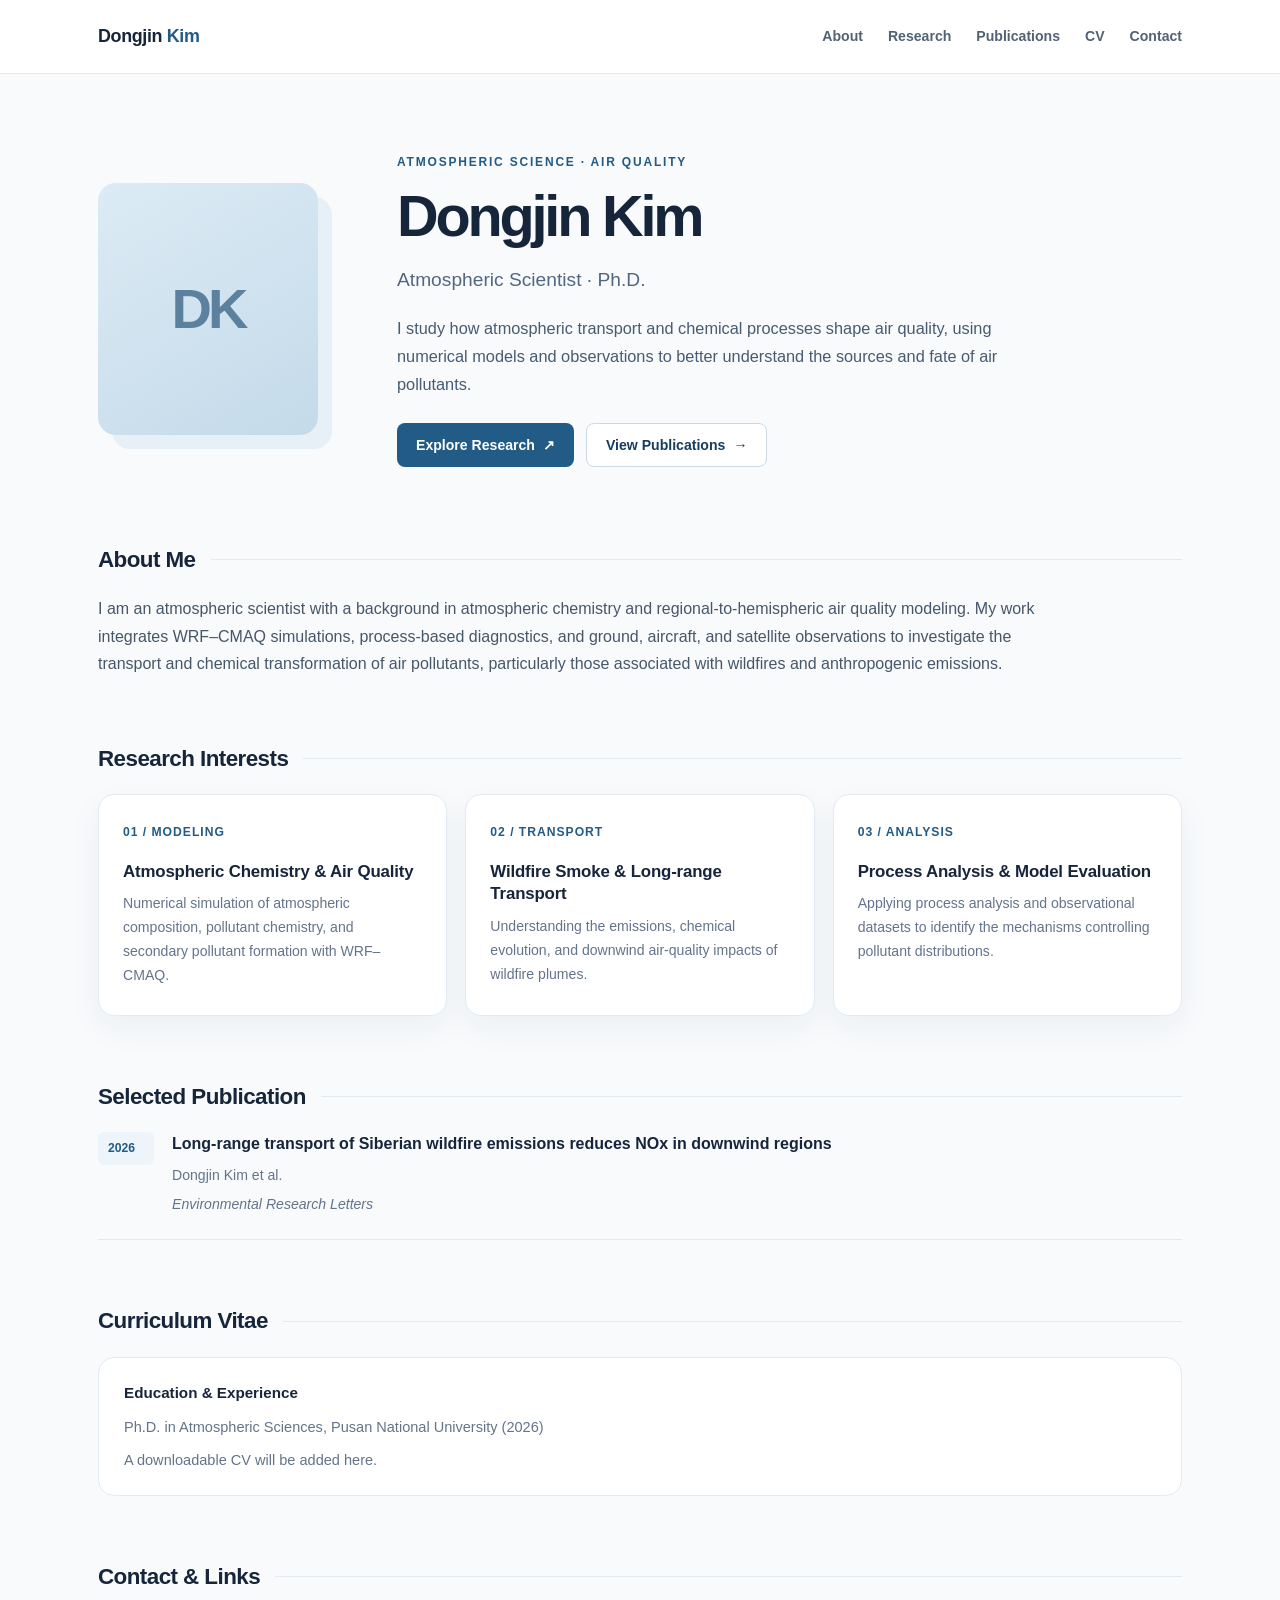
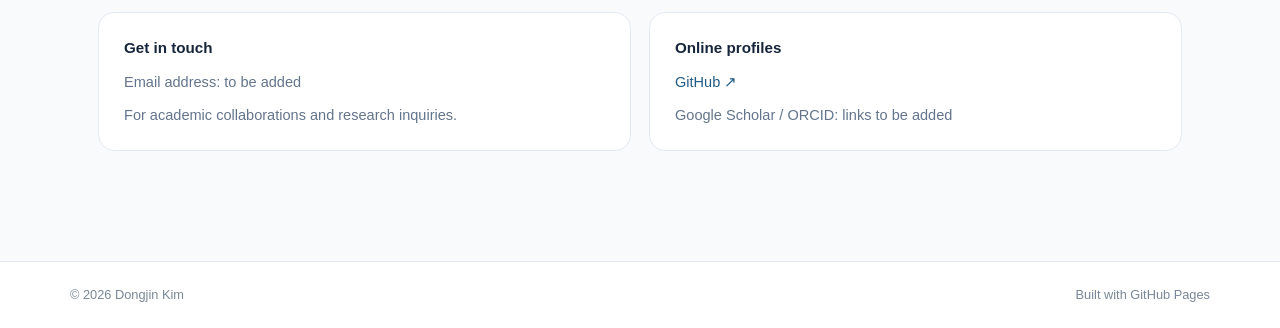
==== index.html @ 99a01acc "Update index.html" ====
<!DOCTYPE html>
<html lang="en">
<head>
  <meta charset="UTF-8">
  <meta name="viewport" content="width=device-width, initial-scale=1">
  <meta name="description" content="Dongjin Kim — atmospheric scientist researching atmospheric chemistry, air quality modeling, wildfire emissions, and long-range transport.">
  <meta name="theme-color" content="#f8fafc">
  <title>Dongjin Kim | Atmospheric Scientist</title>
  <style>
    /* ============================================================
       EASY CUSTOMIZATION — change colors and general appearance here.
       Everything in this file can be edited directly on GitHub.
       ============================================================ */
    :root {
      --background: #f8fafc;
      --surface: #ffffff;
      --ink: #17253b;
      --muted: #63748b;
      --primary: #225b86;
      --primary-dark: #163c5e;
      --border: #e4eaf1;
      --soft-blue: #edf4fa;
      --radius: 16px;
      --shadow: 0 12px 32px rgba(32, 54, 83, 0.055);
    }
    *, *::before, *::after { box-sizing: border-box; }
    html { scroll-behavior: smooth; scroll-padding-top: 90px; }
    body { margin: 0; color: var(--ink); background: var(--background); font-family: Inter, -apple-system, BlinkMacSystemFont, "Segoe UI", Arial, sans-serif; line-height: 1.72; -webkit-font-smoothing: antialiased; }
    a { color: var(--primary); text-decoration: none; }
    a:hover { color: var(--primary-dark); }
    a:focus-visible { outline: 3px solid #6a9cc4; outline-offset: 4px; border-radius: 3px; }
    .container { max-width: 1140px; padding: 0 28px; margin: auto; }
    .site-header { background: rgba(255,255,255,.94); backdrop-filter: blur(14px); border-bottom: 1px solid var(--border); position: sticky; top: 0; z-index: 10; }
    .header-inner { min-height: 73px; display: flex; align-items: center; justify-content: space-between; gap: 18px; }
    .brand { font-weight: 780; font-size: 1.12rem; color: var(--ink); letter-spacing: -.02em; white-space: nowrap; }
    .brand span { color: var(--primary); }
    .nav { display: flex; flex-wrap: wrap; gap: 25px; align-items: center; }
    .nav a { color: #526276; font-size: .88rem; font-weight: 580; }
    .nav a:hover { color: var(--primary); }
    .hero { padding: 78px 0 52px; }
    .hero-grid { display: grid; grid-template-columns: 235px minmax(0,1fr); align-items: center; gap: 64px; }
    .portrait { width: 220px; height: 252px; border-radius: 18px; background: linear-gradient(150deg,#dcebf5 0%,#c4dae9 100%); box-shadow: 14px 14px 0 #e7f0f6; overflow: hidden; display:flex; align-items:center; justify-content:center; }
    .portrait .monogram { font-size: 3.5rem; color: #5c819e; font-weight: 680; letter-spacing: -.07em; }
    .portrait img { width: 100%; height: 100%; object-fit: cover; }
    .eyebrow { color: var(--primary); text-transform: uppercase; font-size: .75rem; letter-spacing: .15em; font-weight: 770; margin: 0 0 10px; }
    h1 { font-size: clamp(2.45rem, 4.5vw, 4.15rem); letter-spacing: -.055em; line-height: 1.18; margin: 0 0 12px; font-weight: 760; }
    .position { font-size: 1.2rem; color: #526782; margin: 0 0 18px; font-weight: 500; }
    .intro { font-size: 1.02rem; color: #475b72; max-width: 660px; margin: 0 0 25px; }
    .actions { display:flex; flex-wrap:wrap; gap:12px; }
    .button { display: inline-flex; align-items:center; justify-content:center; gap:8px; min-height:43px; padding: 9px 19px; border-radius: 8px; font-size: .88rem; font-weight: 650; transition: transform .2s, background .2s; }
    .button:hover { transform: translateY(-2px); }
    .button-primary { background:var(--primary); color:white; }
    .button-primary:hover { background:var(--primary-dark); color:white; }
    .button-secondary { background:white; color:var(--primary-dark); border:1px solid #cbd9e5; }
    .button-secondary:hover { background:var(--soft-blue); }
    .main-content { padding-bottom: 70px; }
    .section { padding-top: 26px; margin-bottom: 40px; }
    .section-top { display:flex; align-items:center; gap:15px; margin:0 0 21px; }
    .section-top h2 { font-size:1.4rem; letter-spacing:-.025em; line-height:1.3; margin:0; }
    .section-top::after { content:""; flex:1; height:1px; background:var(--border); }
    .about-copy { color:#46576a; max-width:950px; margin:0; }
    .research-grid { display:grid; grid-template-columns:repeat(3,minmax(0,1fr)); gap:18px; }
    .card { background:var(--surface); border:1px solid var(--border); box-shadow:var(--shadow); border-radius:var(--radius); padding:27px 24px; }
    .card-number { display:block; font-size:.76rem; font-weight:750; letter-spacing:.08em; color:var(--primary); margin-bottom:18px; }
    .card h3 { font-size:1.055rem; line-height:1.35; margin:0 0 9px; letter-spacing:-.01em; }
    .card p { font-size:.88rem; line-height:1.7; color:var(--muted); margin:0; }
    .publication { display:grid; grid-template-columns:56px 1fr; gap:18px; padding:23px 0; border-bottom:1px solid var(--border); }
    .publication:first-child { padding-top:0; }
    .pub-year { display:inline-flex; color:var(--primary); background:var(--soft-blue); border-radius:6px; padding:6px 10px; height:max-content; font-size:.76rem; font-weight:750; }
    .publication h3 { font-size:1rem; margin:0 0 6px; line-height:1.55; }
    .publication p { margin:0; color:var(--muted); font-size:.88rem; }
    .publication .journal { margin-top:5px; font-style:italic; }
    .info-grid { display:grid; grid-template-columns:1fr 1fr; gap:18px; }
    .info-box { border:1px solid var(--border); border-radius:var(--radius); background:white; padding:22px 25px; }
    .info-box h3 { font-size:.95rem; margin:0 0 9px; }
    .info-box p { margin:0; font-size:.91rem; color:var(--muted); }
    .linkline { margin-top:8px !important; }
    footer { border-top:1px solid var(--border); background:#fff; }
    .footer-inner { display:flex; justify-content:space-between; flex-wrap:wrap; gap:10px; padding:22px 0; color:#7a8796; font-size:.8rem; }
    @media (max-width: 820px) {
      .hero-grid { grid-template-columns:175px minmax(0,1fr); gap:32px; }
      .portrait { width:170px; height:203px; }
      .research-grid { grid-template-columns:1fr 1fr; }
      .nav { gap:13px; }
    }
    @media (max-width: 620px) {
      .container { padding:0 20px; }
      .header-inner { min-height:70px; display:block; padding-top:13px; padding-bottom:12px; }
      .nav { margin-top:6px; gap:12px 16px; }
      .nav a { font-size:.8rem; }
      .hero { padding:36px 0 28px; }
      .hero-grid { grid-template-columns:1fr; gap:30px; }
      .portrait { width:150px; height:170px; box-shadow:9px 9px 0 #e7f0f6; }
      h1 { font-size:2.55rem; }
      .research-grid, .info-grid { grid-template-columns:1fr; }
      .card { padding:22px; }
      .section { margin-bottom:30px; }
      .publication { grid-template-columns:1fr; gap:10px; }
      html { scroll-padding-top:120px; }
    }
    @media (prefers-reduced-motion: reduce) { html { scroll-behavior:auto; } .button { transition:none; } }
  </style>
</head>
<body>
  <!-- EDIT: Navigation labels and links below -->
  <header class="site-header">
    <div class="container header-inner">
      <a class="brand" href="#home">Dongjin <span>Kim</span></a>
      <nav class="nav" aria-label="Main navigation">
        <a href="#about">About</a>
        <a href="#research">Research</a>
        <a href="#publications">Publications</a>
        <a href="#cv">CV</a>
        <a href="#contact">Contact</a>
      </nav>
    </div>
  </header>

  <main id="home" class="container main-content">
    <!-- EDIT: Profile and introduction. To use a real photo, upload profile.jpg
         to your repository and replace the <span> line with:
         <img src="profile.jpg" alt="Portrait of Dongjin Kim"> -->
    <section class="hero" aria-labelledby="hero-title">
      <div class="hero-grid">
        <div class="portrait" aria-label="Profile photo placeholder">
          <span class="monogram" aria-hidden="true">DK</span>
        </div>
        <div>
          <p class="eyebrow">Atmospheric Science · Air Quality</p>
          <h1 id="hero-title">Dongjin Kim</h1>
          <p class="position">Atmospheric Scientist · Ph.D.</p>
          <p class="intro">I study how atmospheric transport and chemical processes shape air quality, using numerical models and observations to better understand the sources and fate of air pollutants.</p>
          <div class="actions">
            <a class="button button-primary" href="#research">Explore Research <span aria-hidden="true">↗</span></a>
            <a class="button button-secondary" href="#publications">View Publications <span aria-hidden="true">→</span></a>
          </div>
        </div>
      </div>
    </section>

    <!-- EDIT: About me -->
    <section id="about" class="section" aria-labelledby="about-title">
      <div class="section-top"><h2 id="about-title">About Me</h2></div>
      <p class="about-copy">I am an atmospheric scientist with a background in atmospheric chemistry and regional-to-hemispheric air quality modeling. My work integrates WRF–CMAQ simulations, process-based diagnostics, and ground, aircraft, and satellite observations to investigate the transport and chemical transformation of air pollutants, particularly those associated with wildfires and anthropogenic emissions.</p>
    </section>

    <!-- EDIT: Replace research card titles and descriptions as needed -->
    <section id="research" class="section" aria-labelledby="research-title">
      <div class="section-top"><h2 id="research-title">Research Interests</h2></div>
      <div class="research-grid">
        <article class="card"><span class="card-number">01 / MODELING</span><h3>Atmospheric Chemistry &amp; Air Quality</h3><p>Numerical simulation of atmospheric composition, pollutant chemistry, and secondary pollutant formation with WRF–CMAQ.</p></article>
        <article class="card"><span class="card-number">02 / TRANSPORT</span><h3>Wildfire Smoke &amp; Long-range Transport</h3><p>Understanding the emissions, chemical evolution, and downwind air-quality impacts of wildfire plumes.</p></article>
        <article class="card"><span class="card-number">03 / ANALYSIS</span><h3>Process Analysis &amp; Model Evaluation</h3><p>Applying process analysis and observational datasets to identify the mechanisms controlling pollutant distributions.</p></article>
      </div>
    </section>

    <!-- EDIT: Selected publications. Add a new <article class="publication"> block for each paper.
         Confirm final bibliographic details and insert DOI links when available. -->
    <section id="publications" class="section" aria-labelledby="pub-title">
      <div class="section-top"><h2 id="pub-title">Selected Publication</h2></div>
      <div>
        <article class="publication">
          <span class="pub-year">2026</span>
          <div>
            <h3>Long-range transport of Siberian wildfire emissions reduces NOx in downwind regions</h3>
            <p>Dongjin Kim et al.</p>
            <p class="journal">Environmental Research Letters</p>
          </div>
        </article>
      </div>
    </section>

    <!-- EDIT: CV text. When you have a PDF, upload it as cv.pdf and uncomment
         the link below (remove the comment markers). -->
    <section id="cv" class="section" aria-labelledby="cv-title">
      <div class="section-top"><h2 id="cv-title">Curriculum Vitae</h2></div>
      <div class="info-box">
        <h3>Education &amp; Experience</h3>
        <p>Ph.D. in Atmospheric Sciences, Pusan National University (2026)</p>
        <p class="linkline">A downloadable CV will be added here.</p>
        <!-- <p class="linkline"><a href="cv.pdf" target="_blank" rel="noopener">Download CV (PDF) ↗</a></p> -->
      </div>
    </section>

    <!-- EDIT: Insert your preferred public email address and academic links -->
    <section id="contact" class="section" aria-labelledby="contact-title">
      <div class="section-top"><h2 id="contact-title">Contact &amp; Links</h2></div>
      <div class="info-grid">
        <div class="info-box"><h3>Get in touch</h3><p>Email address: to be added</p><p class="linkline">For academic collaborations and research inquiries.</p></div>
        <div class="info-box"><h3>Online profiles</h3><p><a href="https://github.com/djkim0204" target="_blank" rel="noopener noreferrer">GitHub ↗</a></p><p class="linkline">Google Scholar / ORCID: links to be added</p></div>
      </div>
    </section>
  </main>

  <footer><div class="container footer-inner"><span>© 2026 Dongjin Kim</span><span>Built with GitHub Pages</span></div></footer>
</body>
</html>
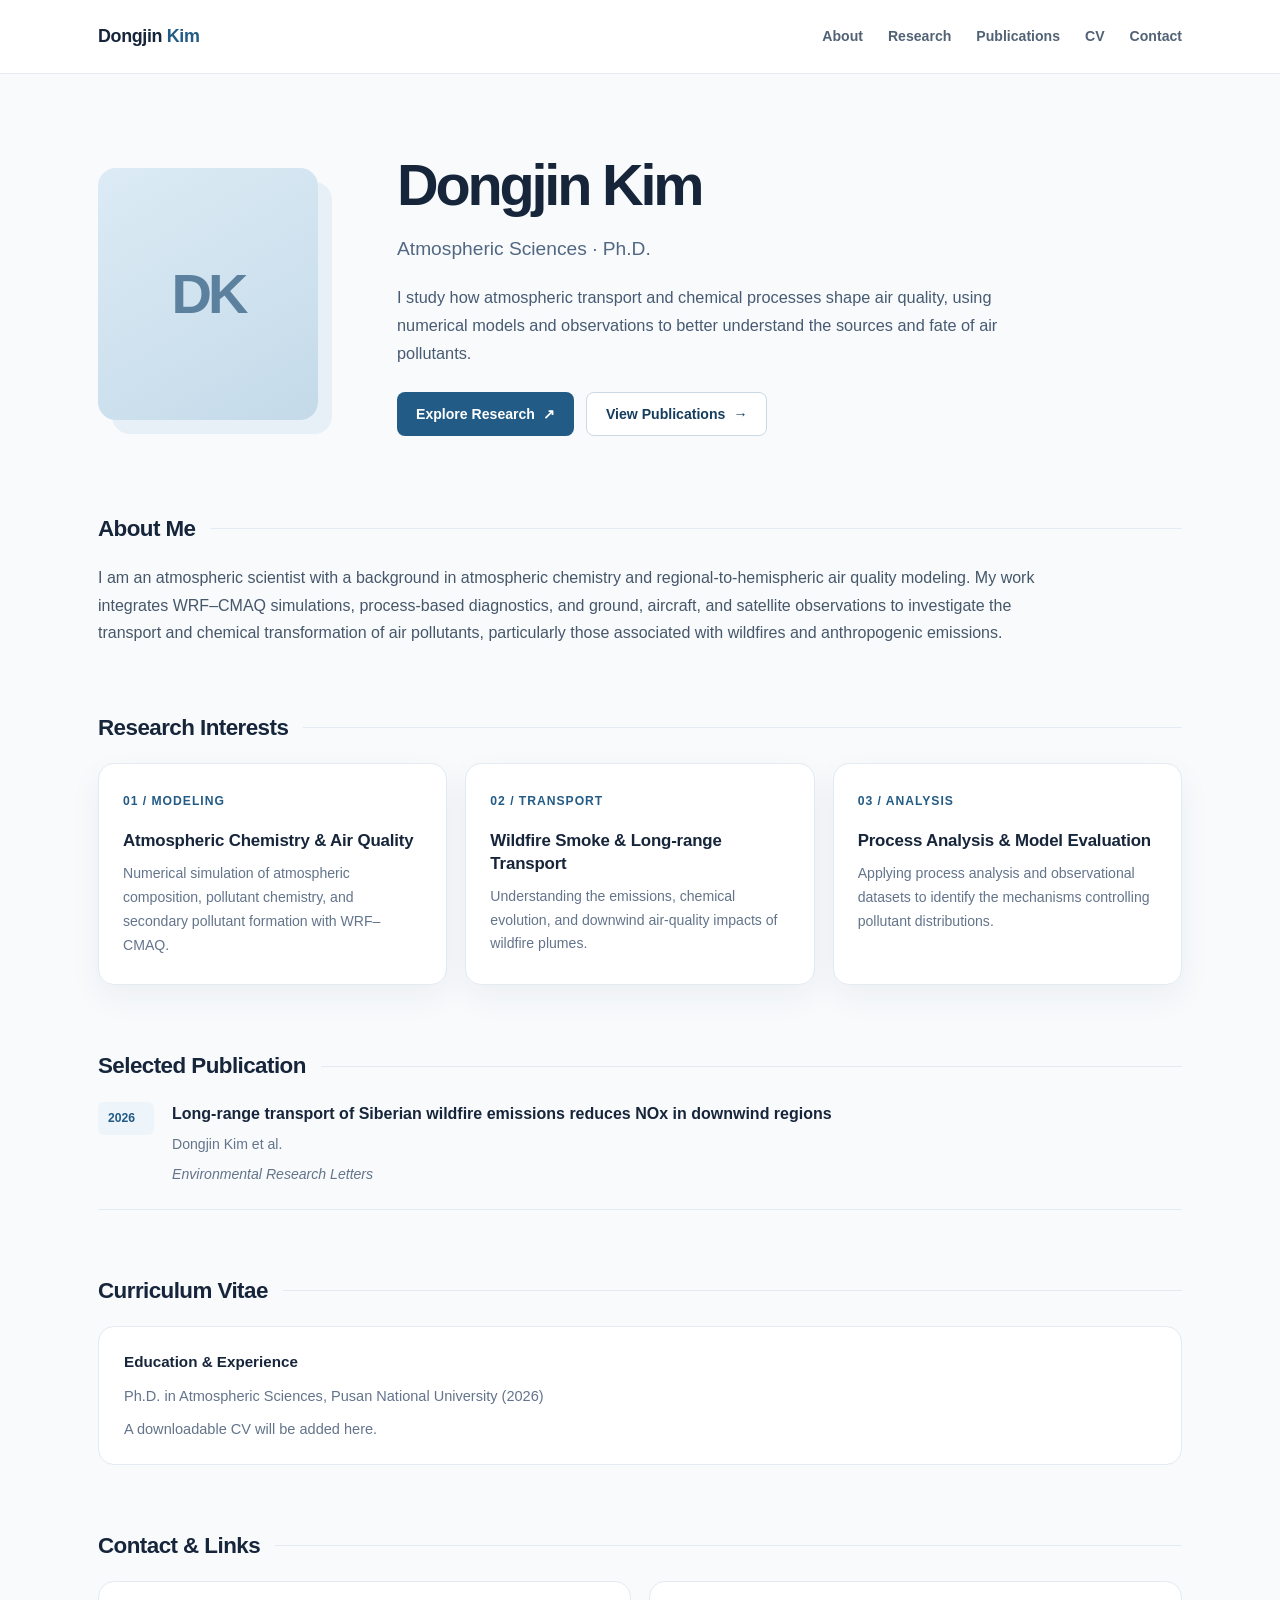
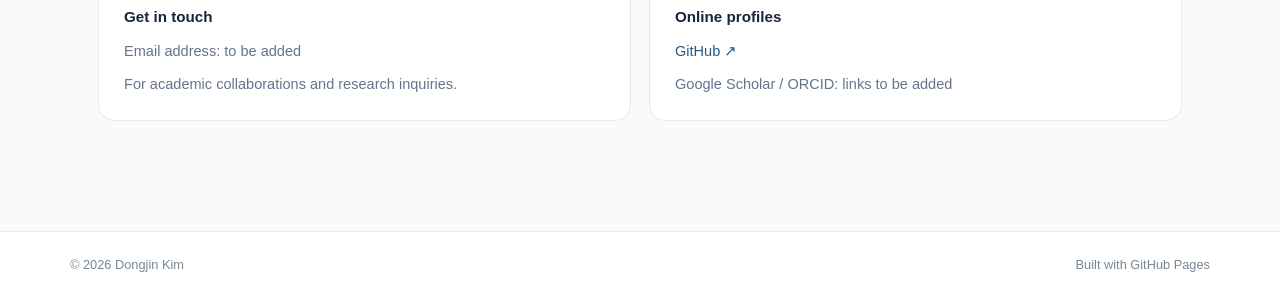
==== commit e6ca833d: "Update index.html" ====
--- a/index.html
+++ b/index.html
@@ -126,9 +126,8 @@
           <span class="monogram" aria-hidden="true">DK</span>
         </div>
         <div>
-          <p class="eyebrow">Atmospheric Science · Air Quality</p>
           <h1 id="hero-title">Dongjin Kim</h1>
-          <p class="position">Atmospheric Scientist · Ph.D.</p>
+          <p class="position">Atmospheric Sciences · Ph.D.</p>
           <p class="intro">I study how atmospheric transport and chemical processes shape air quality, using numerical models and observations to better understand the sources and fate of air pollutants.</p>
           <div class="actions">
             <a class="button button-primary" href="#research">Explore Research <span aria-hidden="true">↗</span></a>
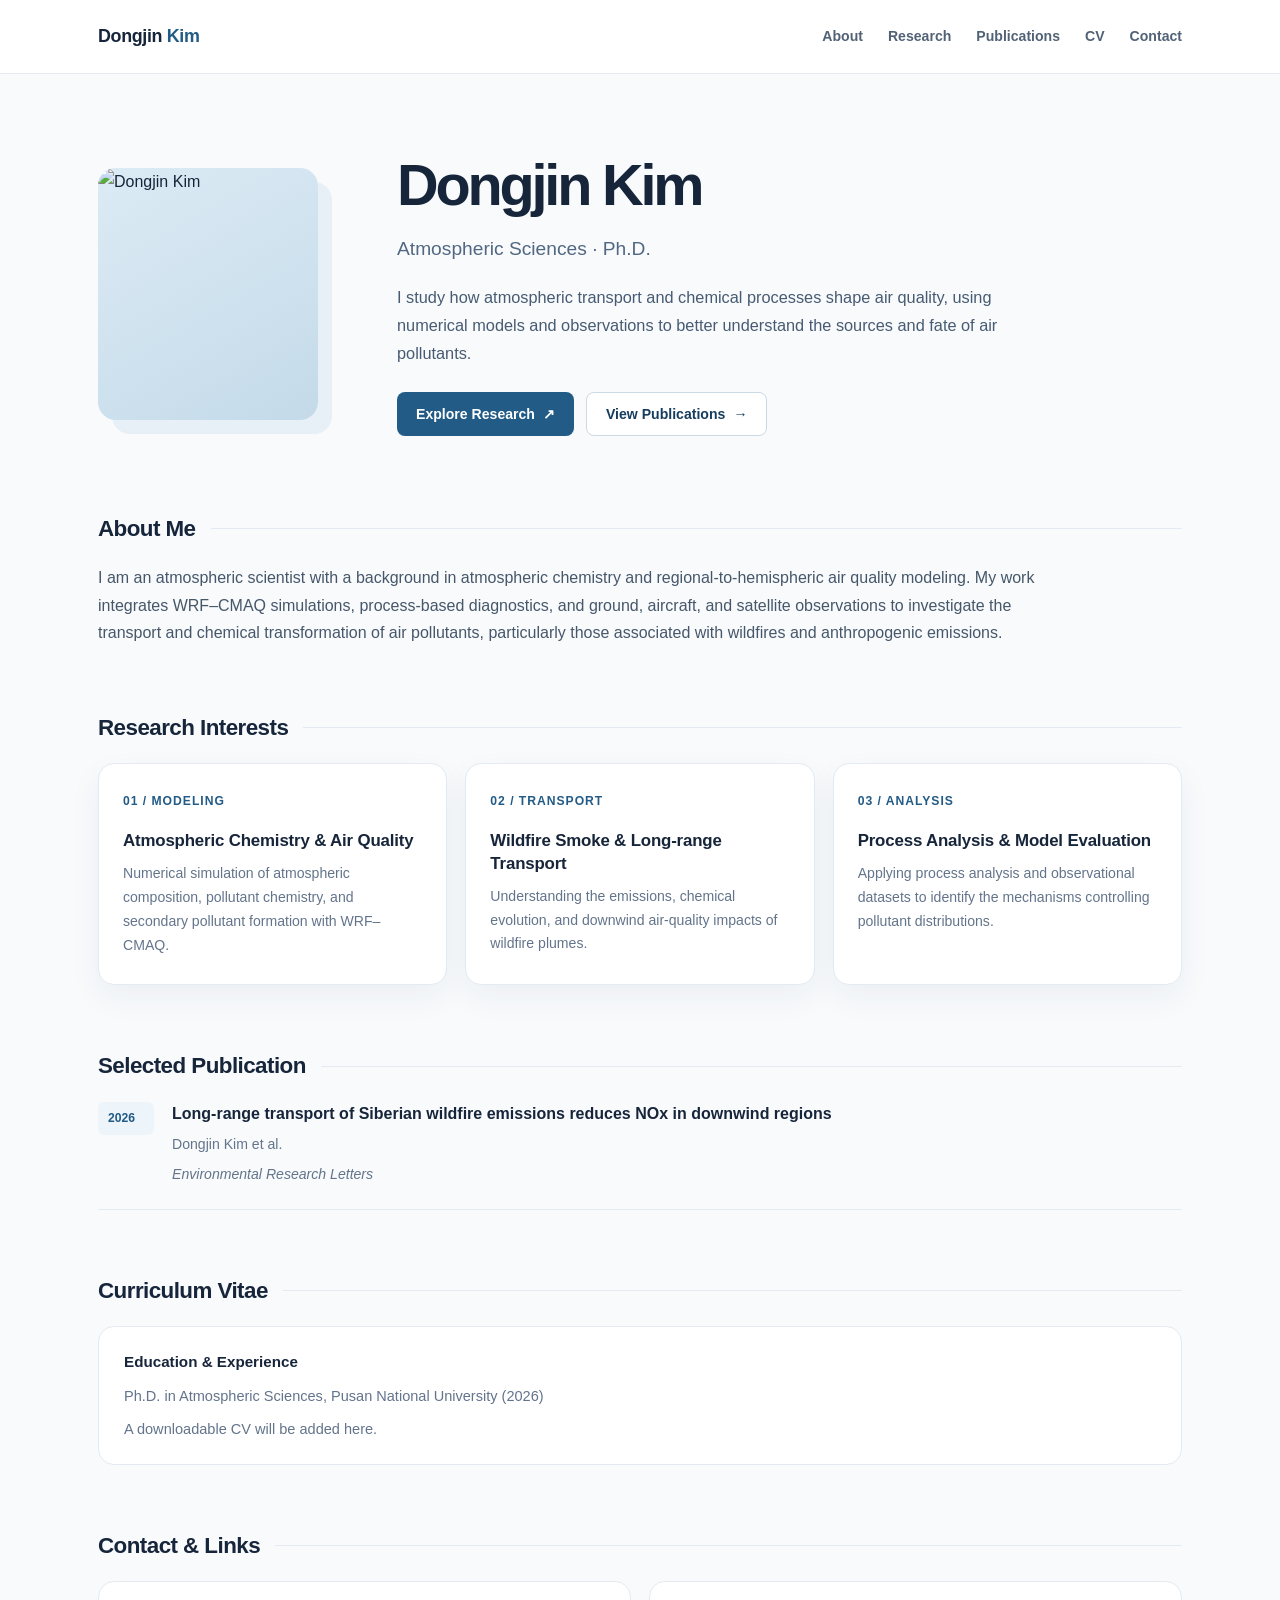
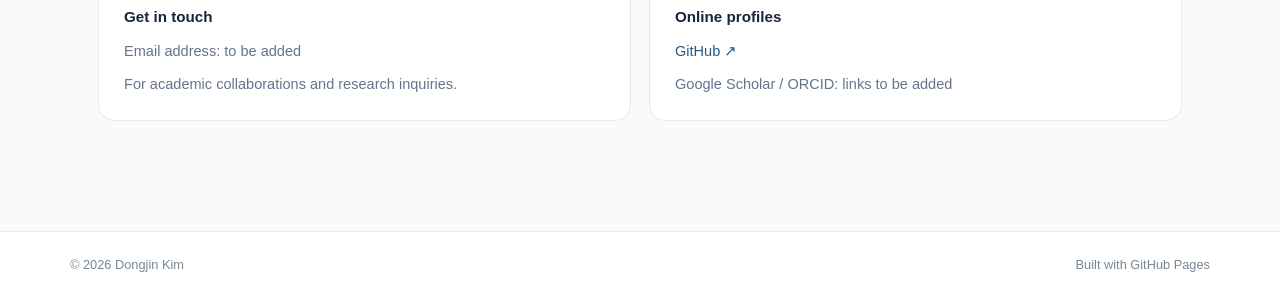
==== commit 27e3d9e6: "Update index.html" ====
--- a/index.html
+++ b/index.html
@@ -122,9 +122,9 @@
          <img src="profile.jpg" alt="Portrait of Dongjin Kim"> -->
     <section class="hero" aria-labelledby="hero-title">
       <div class="hero-grid">
-        <div class="portrait" aria-label="Profile photo placeholder">
-          <span class="monogram" aria-hidden="true">DK</span>
-        </div>
+      <div class="portrait">
+        <img src="profile.jpg" alt="Dongjin Kim">
+      </div>
         <div>
           <h1 id="hero-title">Dongjin Kim</h1>
           <p class="position">Atmospheric Sciences · Ph.D.</p>
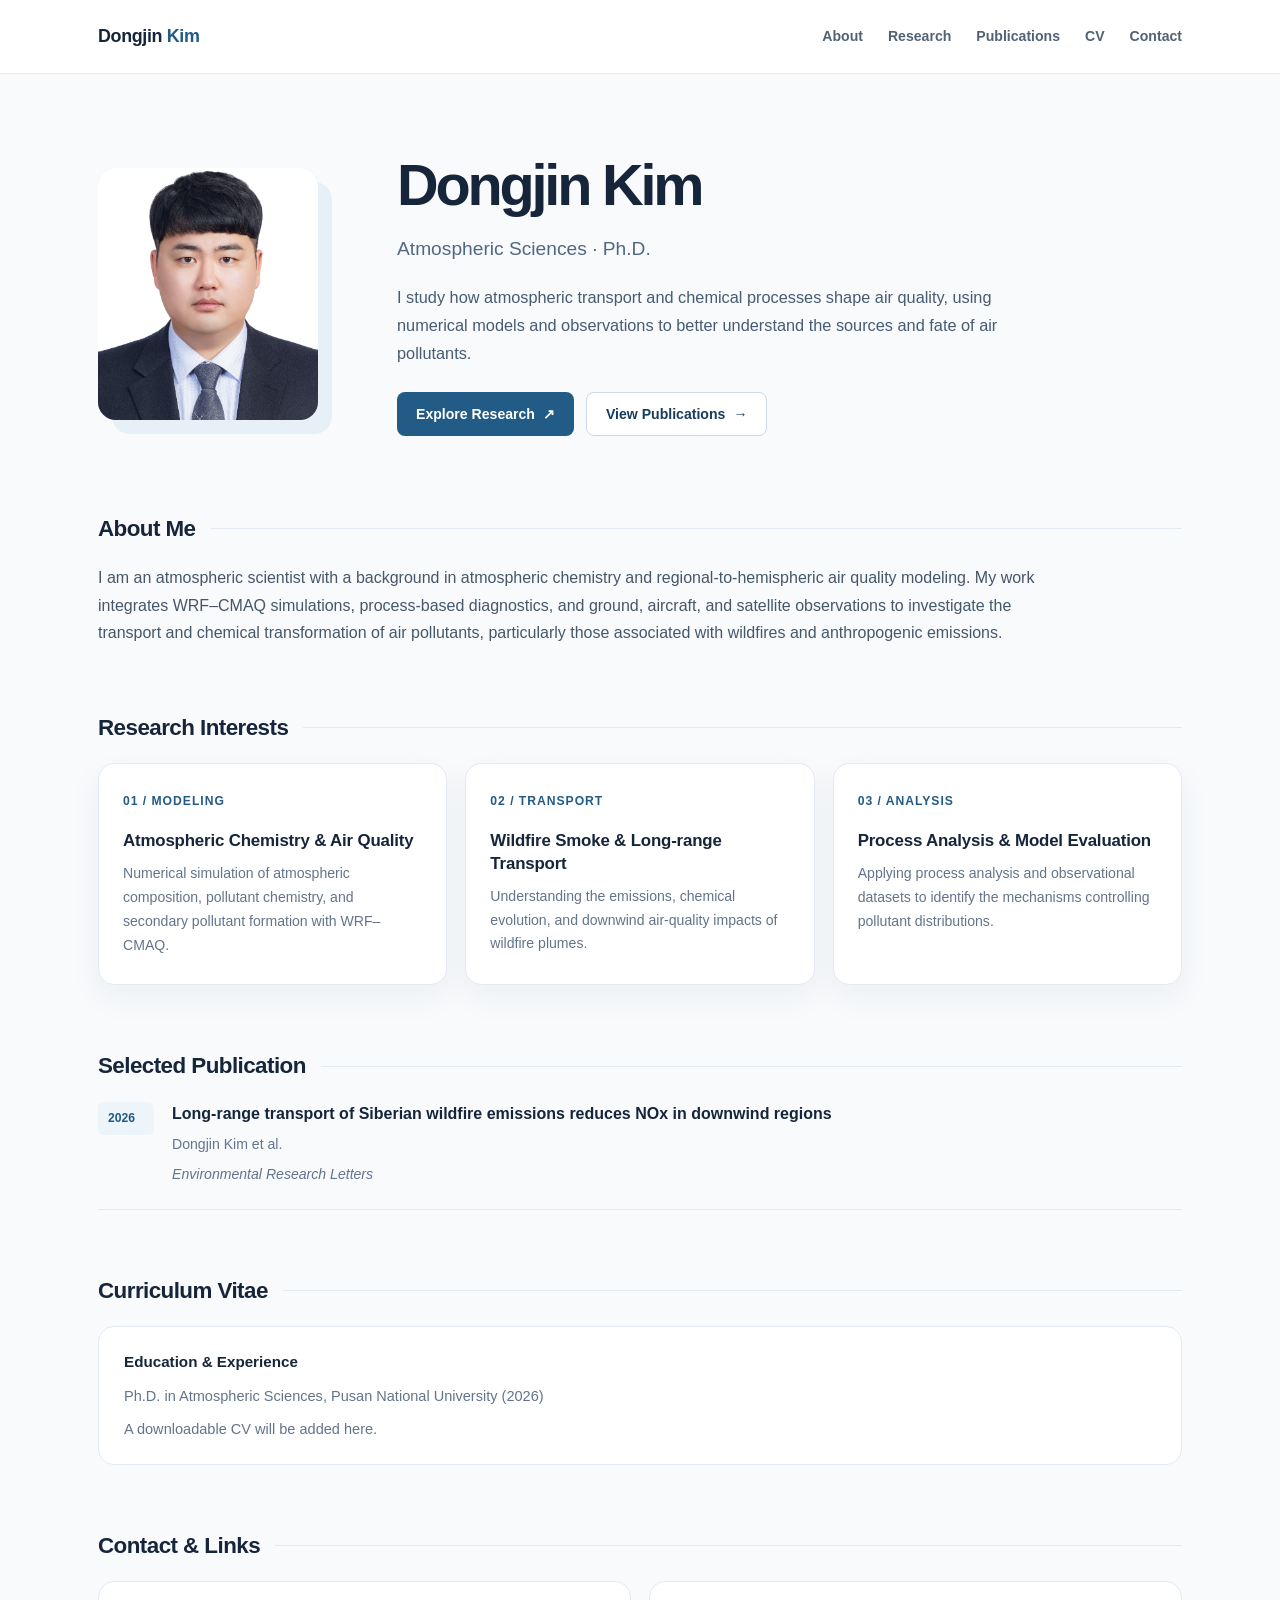
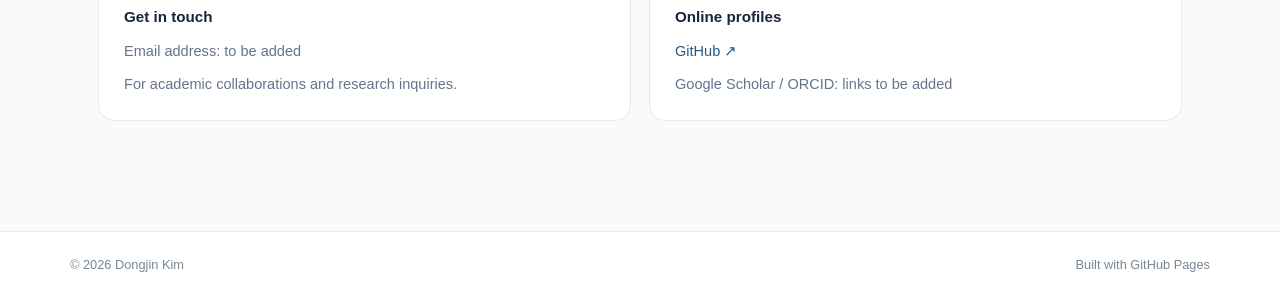
==== commit 6a1558cf: "Update index.html" ====
--- a/index.html
+++ b/index.html
@@ -117,13 +117,13 @@
   </header>
 
   <main id="home" class="container main-content">
-    <!-- EDIT: Profile and introduction. To use a real photo, upload profile.jpg
+    <!-- EDIT: Profile and introduction. To use a real photo, upload Profile.jpg
          to your repository and replace the <span> line with:
-         <img src="profile.jpg" alt="Portrait of Dongjin Kim"> -->
+         <img src="Profile.jpg" alt="Portrait of Dongjin Kim"> -->
     <section class="hero" aria-labelledby="hero-title">
       <div class="hero-grid">
       <div class="portrait">
-        <img src="profile.jpg" alt="Dongjin Kim">
+        <img src="Profile.jpg" alt="Dongjin Kim">
       </div>
         <div>
           <h1 id="hero-title">Dongjin Kim</h1>
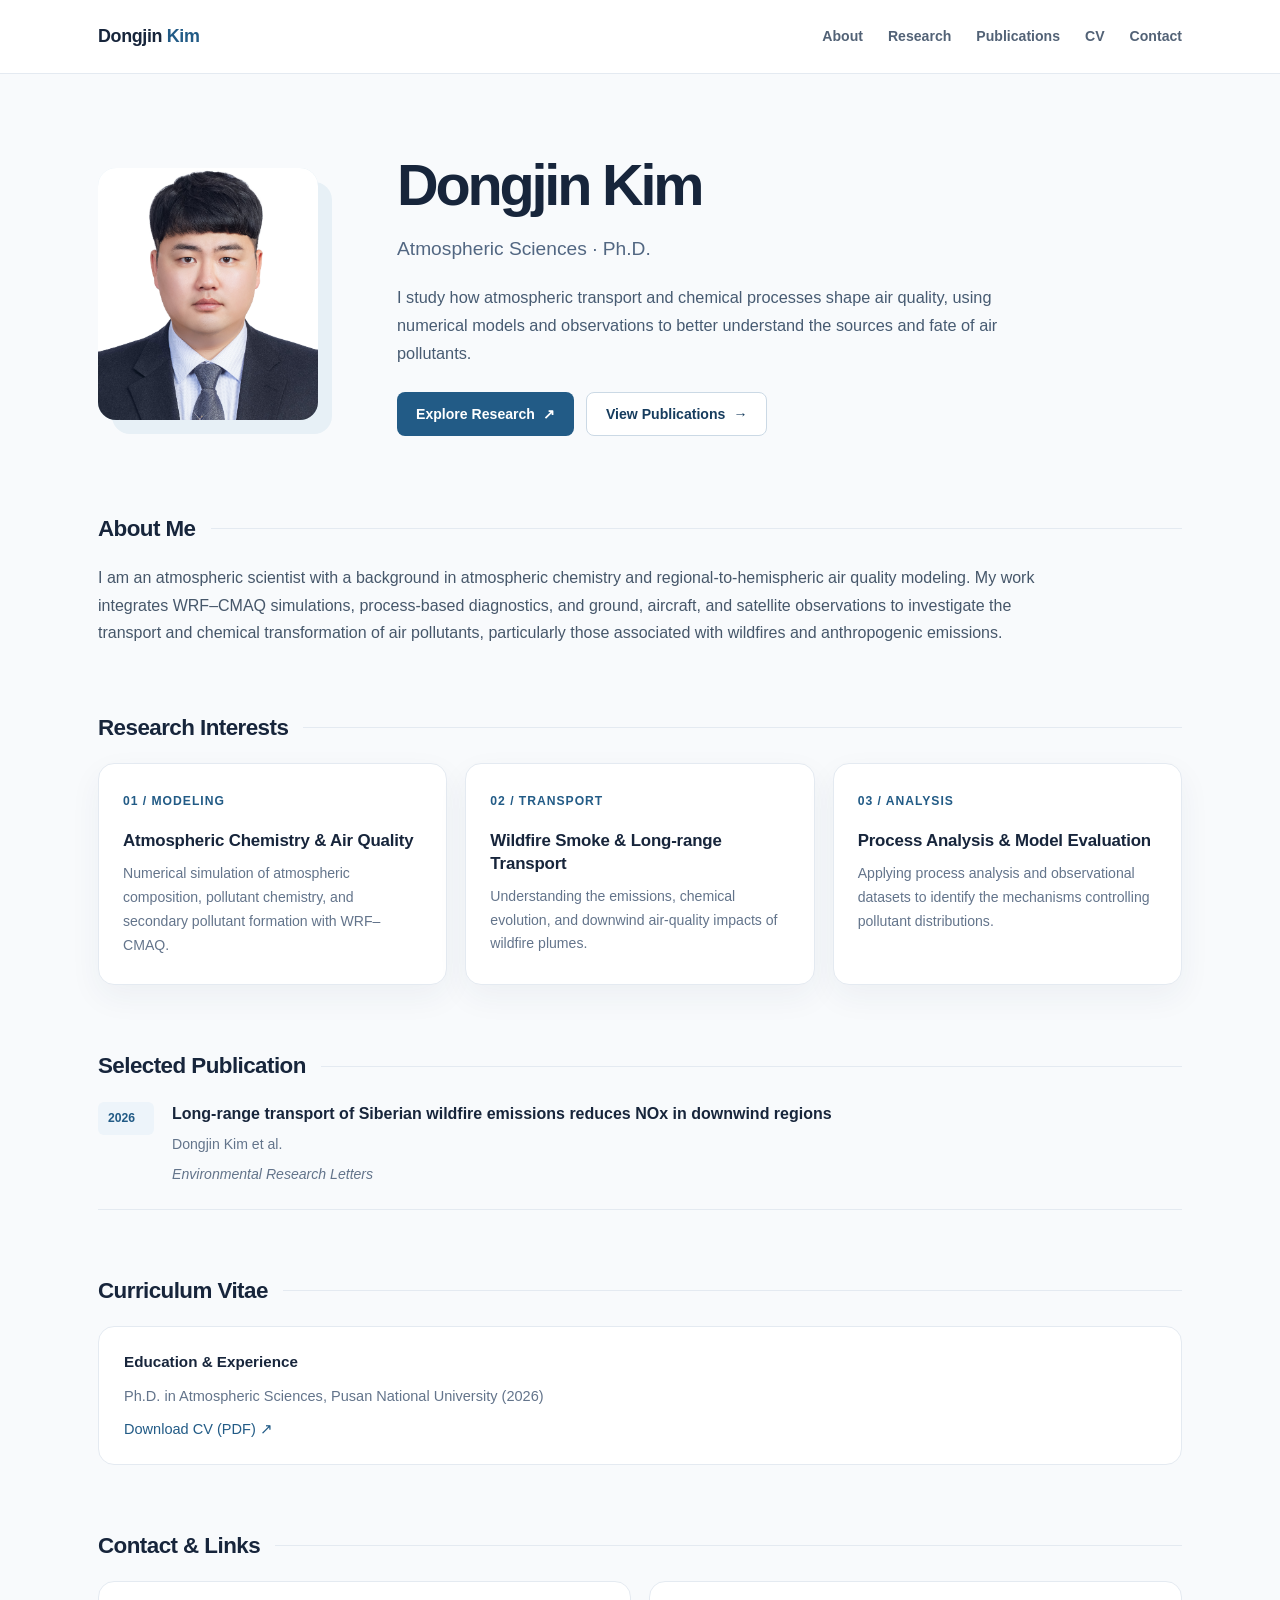
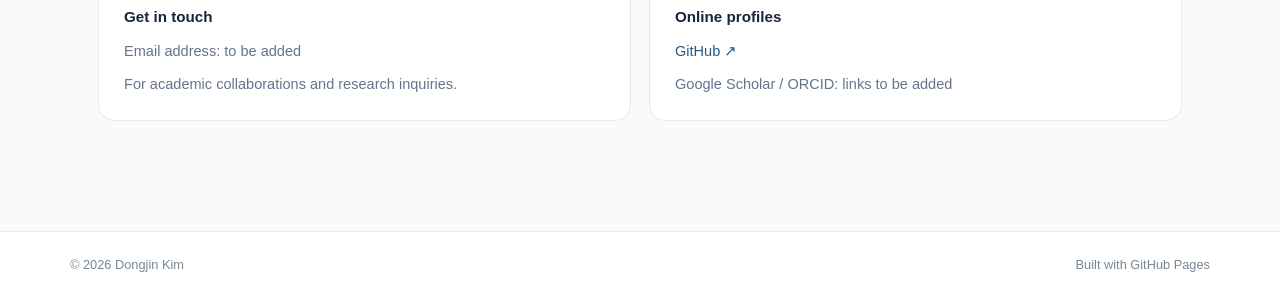
==== commit e35f4ae4: "Update index.html" ====
--- a/index.html
+++ b/index.html
@@ -171,16 +171,25 @@
 
     <!-- EDIT: CV text. When you have a PDF, upload it as cv.pdf and uncomment
          the link below (remove the comment markers). -->
-    <section id="cv" class="section" aria-labelledby="cv-title">
-      <div class="section-top"><h2 id="cv-title">Curriculum Vitae</h2></div>
-      <div class="info-box">
-        <h3>Education &amp; Experience</h3>
-        <p>Ph.D. in Atmospheric Sciences, Pusan National University (2026)</p>
-        <p class="linkline">A downloadable CV will be added here.</p>
-        <!-- <p class="linkline"><a href="cv.pdf" target="_blank" rel="noopener">Download CV (PDF) ↗</a></p> -->
-      </div>
-    </section>
-
+      <section id="cv" class="section" aria-labelledby="cv-title">
+        <div class="section-top">
+          <h2 id="cv-title">Curriculum Vitae</h2>
+        </div>
+      
+        <div class="info-box">
+          <h3>Education &amp; Experience</h3>
+          <p>Ph.D. in Atmospheric Sciences, Pusan National University (2026)</p>
+      
+          <p class="linkline">
+            <a href="Curriculum%20Vitae-Dongjin%20Kim.pdf"
+               target="_blank"
+               rel="noopener noreferrer">
+              Download CV (PDF) ↗
+            </a>
+          </p>
+        </div>
+      </section>
+    
     <!-- EDIT: Insert your preferred public email address and academic links -->
     <section id="contact" class="section" aria-labelledby="contact-title">
       <div class="section-top"><h2 id="contact-title">Contact &amp; Links</h2></div>
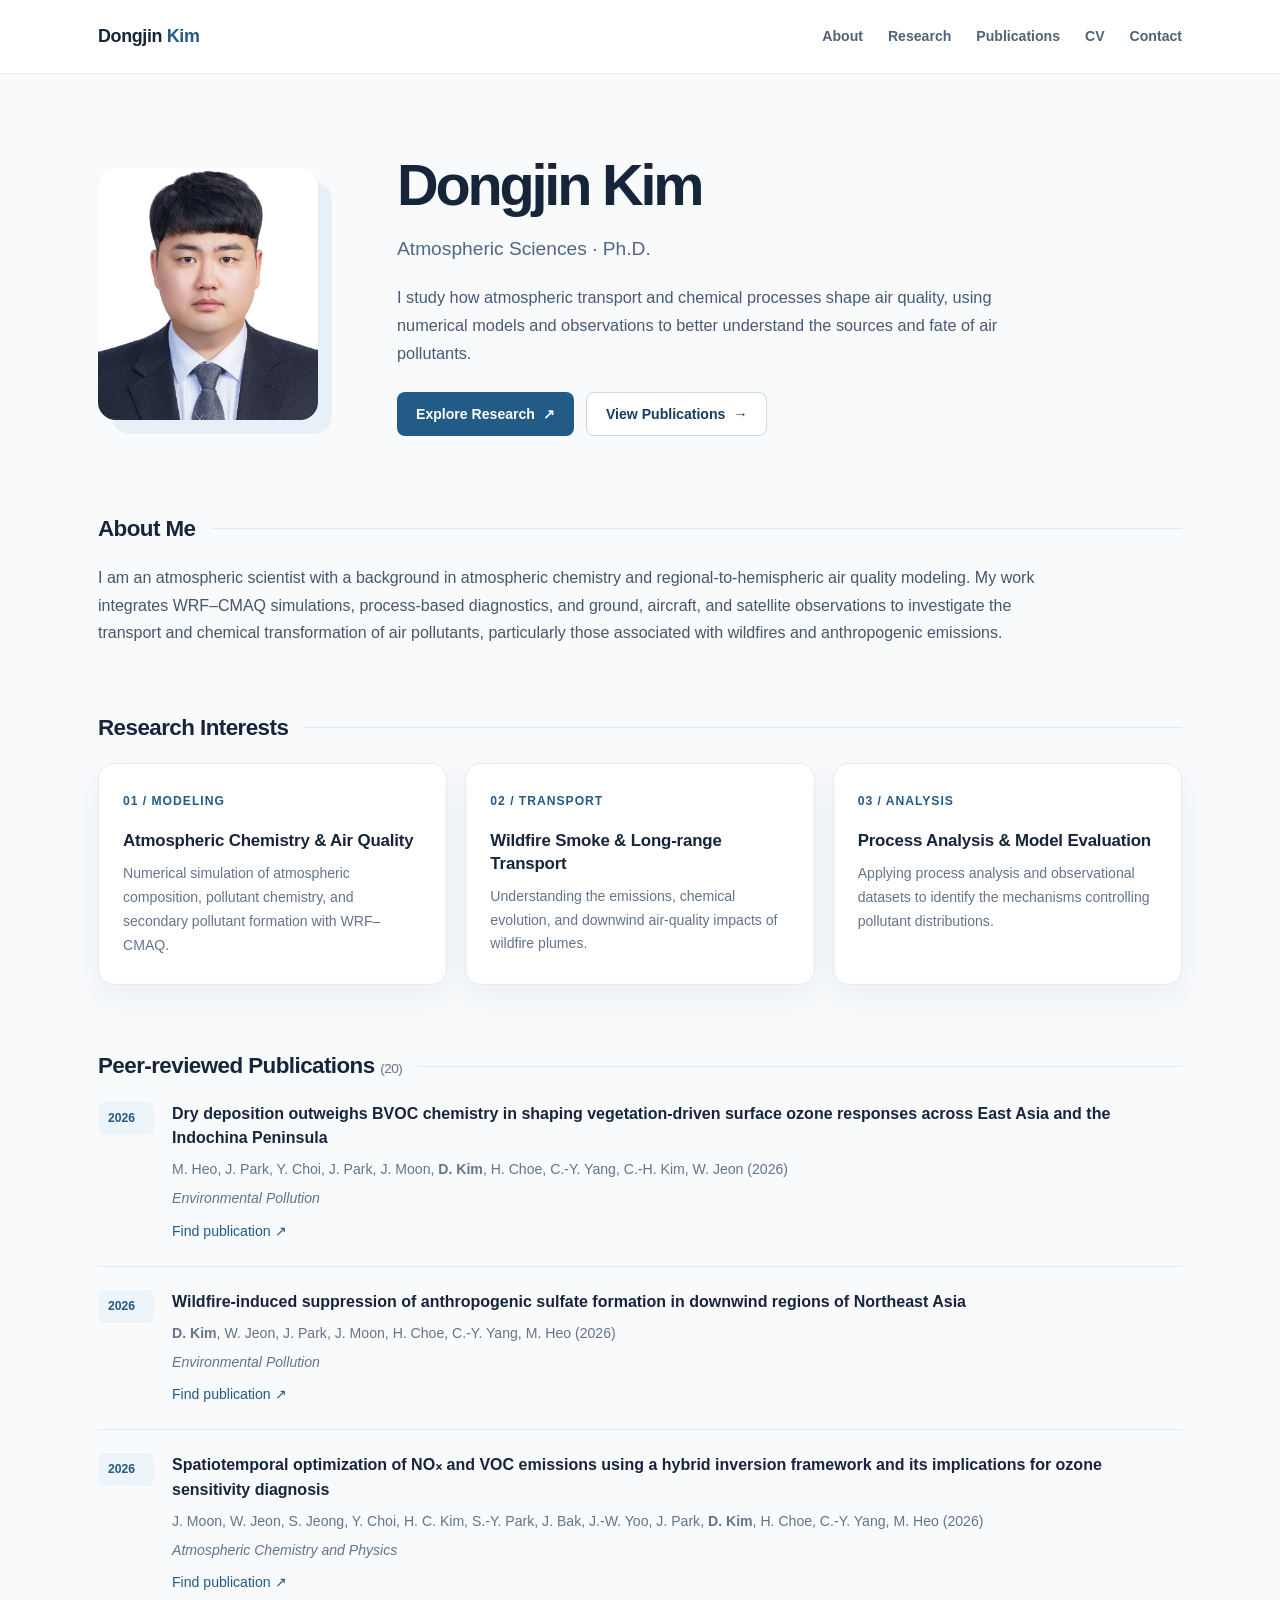
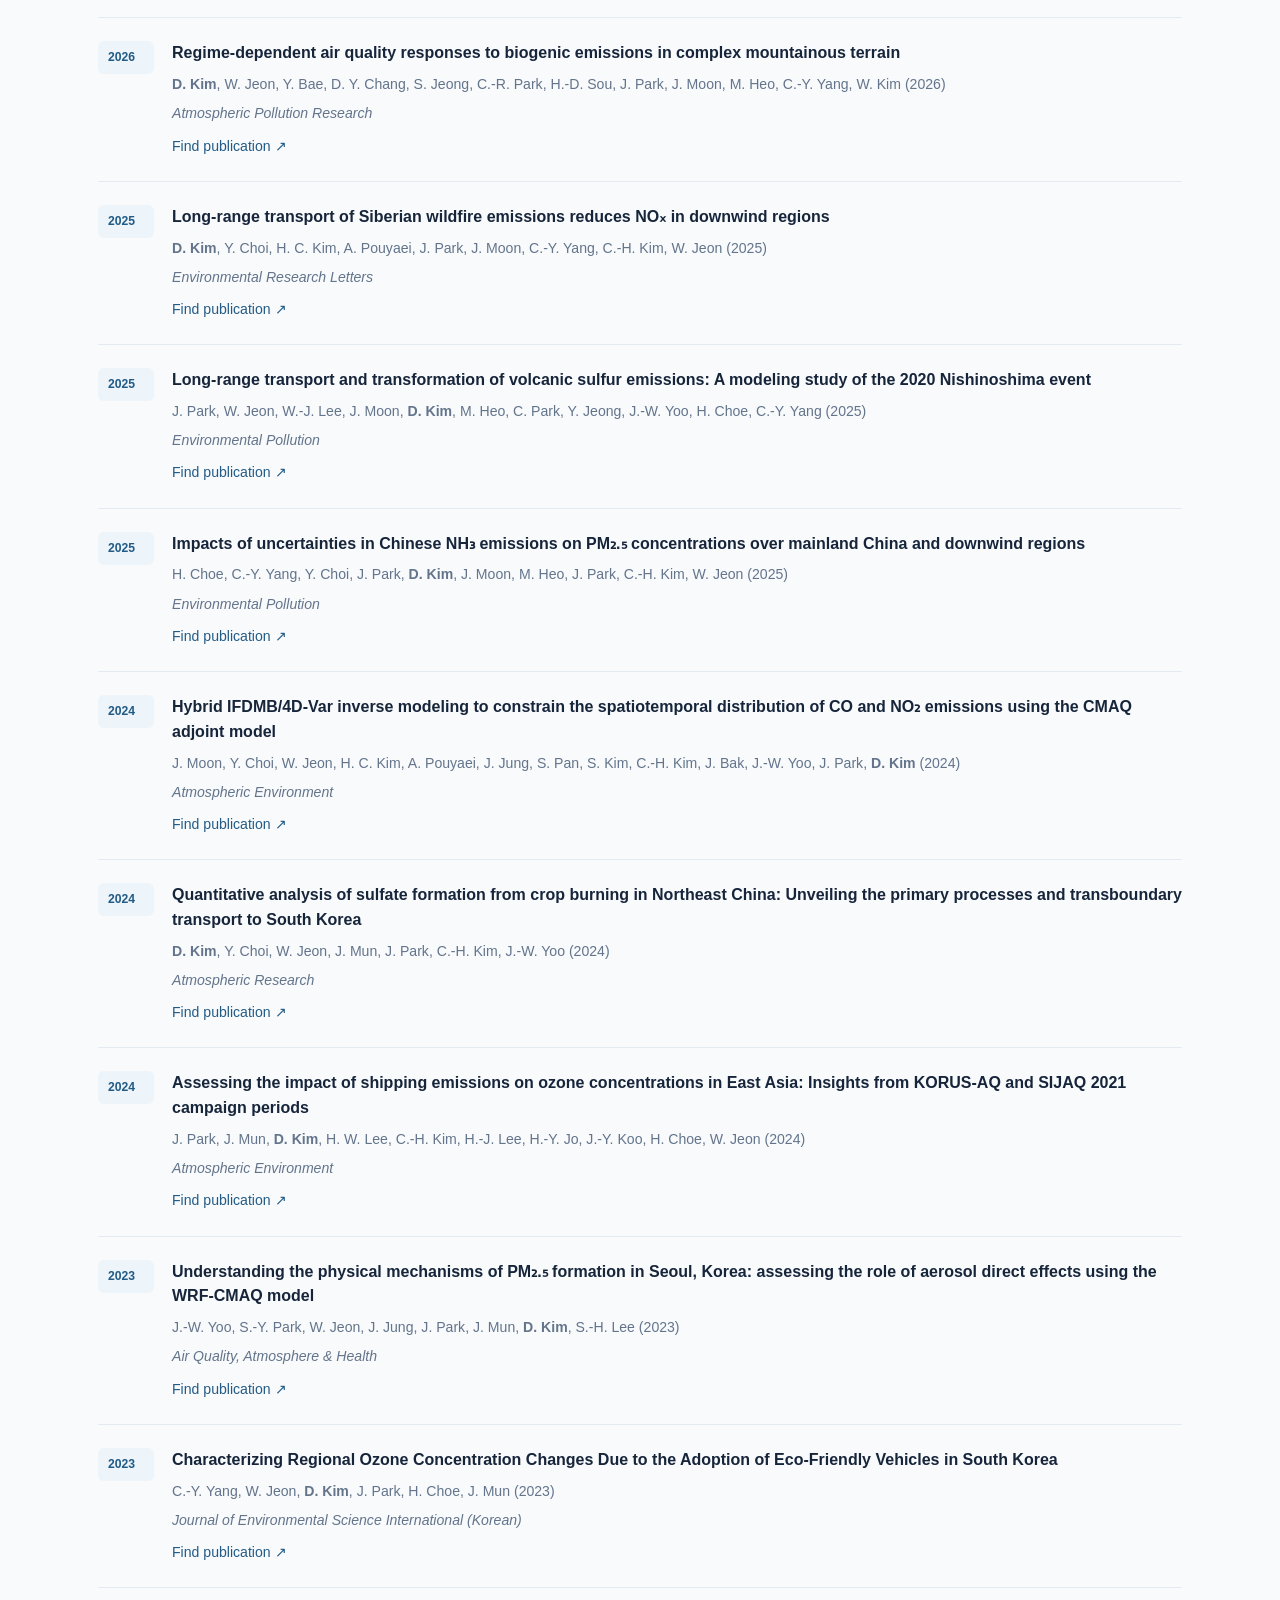
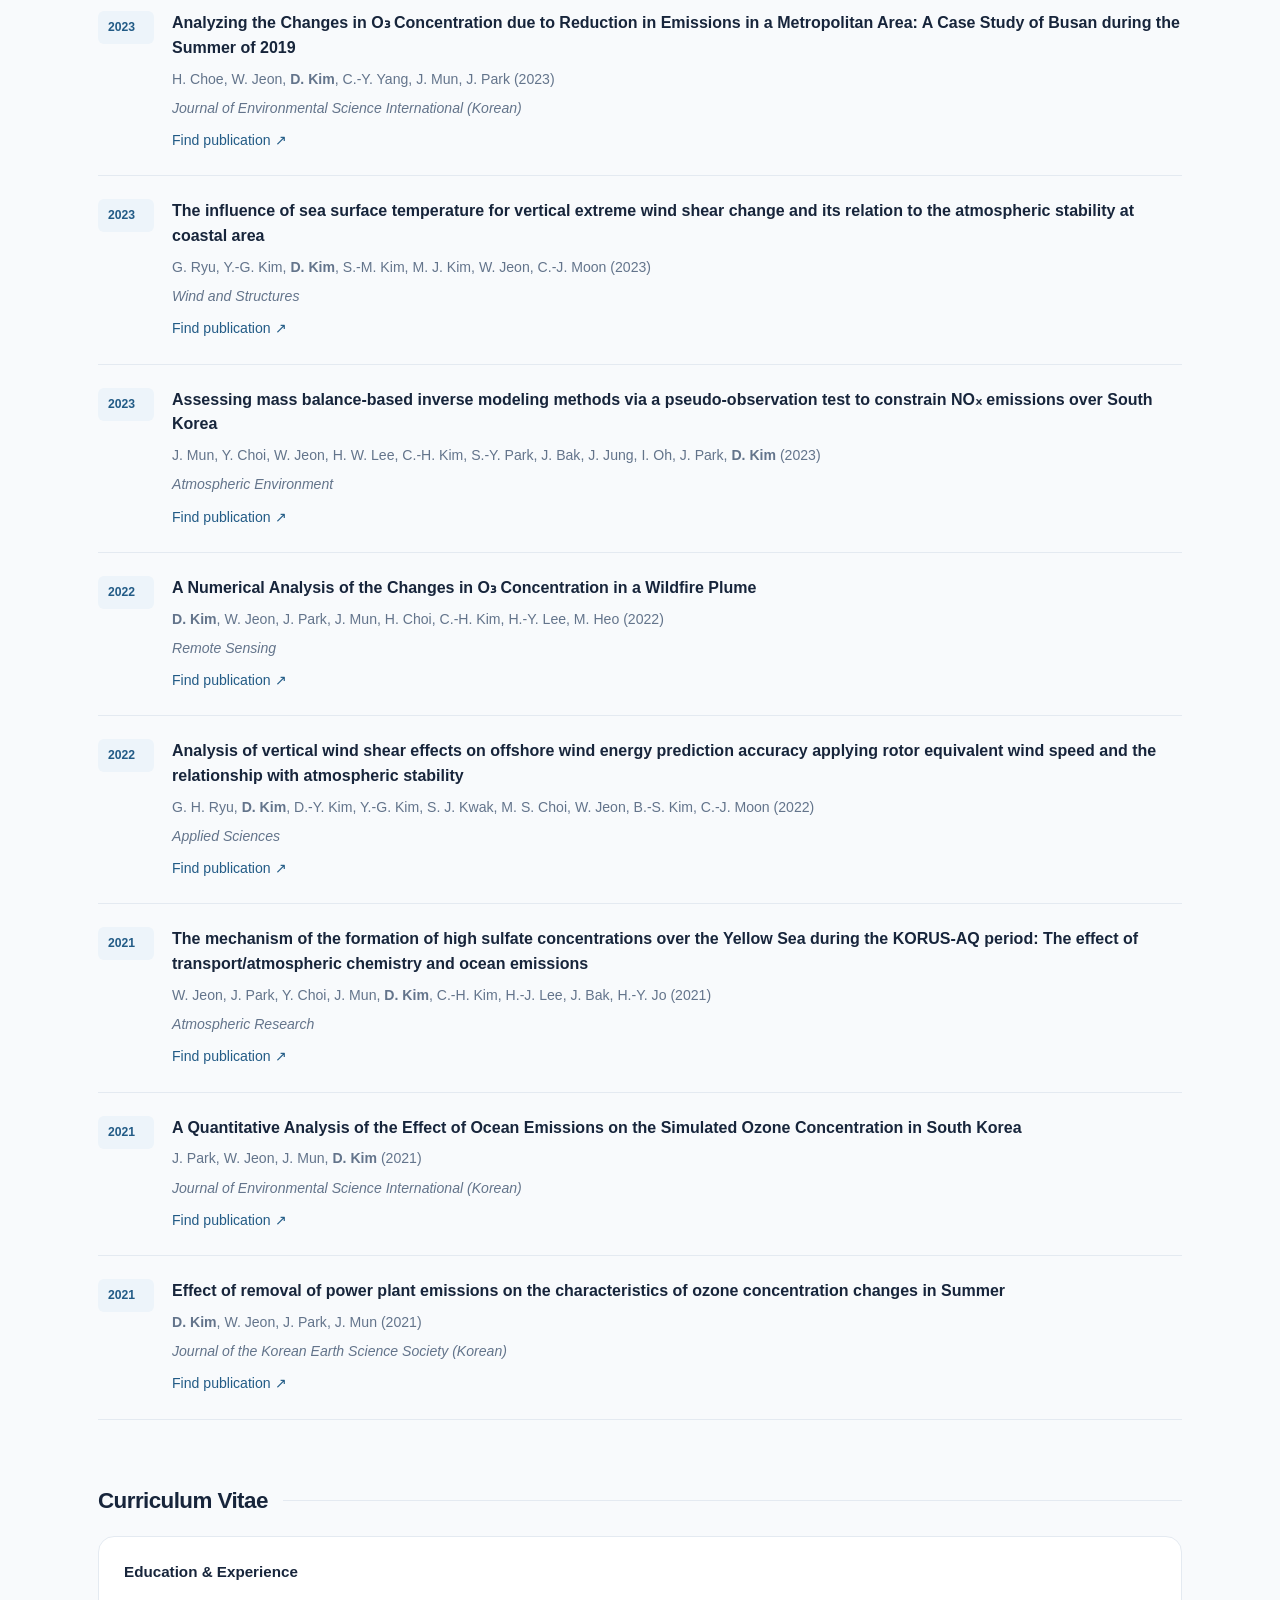
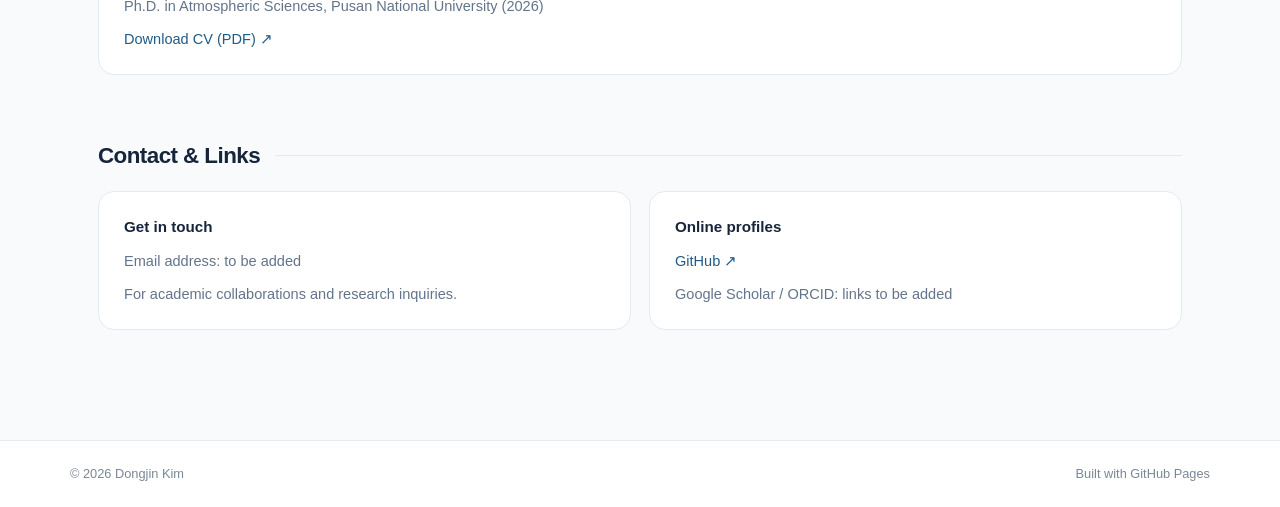
==== commit 7f561b7d: "Update index.html" ====
--- a/index.html
+++ b/index.html
@@ -153,17 +153,190 @@
       </div>
     </section>
 
-    <!-- EDIT: Selected publications. Add a new <article class="publication"> block for each paper.
-         Confirm final bibliographic details and insert DOI links when available. -->
+    <!-- EDIT: Publications. The 20 entries below follow your supplied CV list.
+         The 'Find publication' links search Google Scholar by title, not direct DOI links.
+         To add a verified DOI, replace that paper's href with https://doi.org/ACTUAL_DOI. -->
     <section id="publications" class="section" aria-labelledby="pub-title">
-      <div class="section-top"><h2 id="pub-title">Selected Publication</h2></div>
+      <div class="section-top"><h2 id="pub-title">Peer-reviewed Publications <span style="font-weight:400;font-size:.85rem;color:var(--muted)">(20)</span></h2></div>
       <div>
         <article class="publication">
           <span class="pub-year">2026</span>
           <div>
-            <h3>Long-range transport of Siberian wildfire emissions reduces NOx in downwind regions</h3>
-            <p>Dongjin Kim et al.</p>
+            <h3>Dry deposition outweighs BVOC chemistry in shaping vegetation-driven surface ozone responses across East Asia and the Indochina Peninsula</h3>
+            <p>M. Heo, J. Park, Y. Choi, J. Park, J. Moon, <strong>D. Kim</strong>, H. Choe, C.-Y. Yang, C.-H. Kim, W. Jeon (2026)</p>
+            <p class="journal">Environmental Pollution</p>
+            <p class="linkline"><a href="https://scholar.google.com/scholar?q=Dry%20deposition%20outweighs%20BVOC%20chemistry%20in%20shaping%20vegetation-driven%20surface%20ozone%20responses%20across%20East%20Asia%20and%20the%20Indochina%20Peninsula" target="_blank" rel="noopener noreferrer">Find publication ↗</a></p>
+          </div>
+        </article>
+        <article class="publication">
+          <span class="pub-year">2026</span>
+          <div>
+            <h3>Wildfire-induced suppression of anthropogenic sulfate formation in downwind regions of Northeast Asia</h3>
+            <p><strong>D. Kim</strong>, W. Jeon, J. Park, J. Moon, H. Choe, C.-Y. Yang, M. Heo (2026)</p>
+            <p class="journal">Environmental Pollution</p>
+            <p class="linkline"><a href="https://scholar.google.com/scholar?q=Wildfire-induced%20suppression%20of%20anthropogenic%20sulfate%20formation%20in%20downwind%20regions%20of%20Northeast%20Asia" target="_blank" rel="noopener noreferrer">Find publication ↗</a></p>
+          </div>
+        </article>
+        <article class="publication">
+          <span class="pub-year">2026</span>
+          <div>
+            <h3>Spatiotemporal optimization of NOₓ and VOC emissions using a hybrid inversion framework and its implications for ozone sensitivity diagnosis</h3>
+            <p>J. Moon, W. Jeon, S. Jeong, Y. Choi, H. C. Kim, S.-Y. Park, J. Bak, J.-W. Yoo, J. Park, <strong>D. Kim</strong>, H. Choe, C.-Y. Yang, M. Heo (2026)</p>
+            <p class="journal">Atmospheric Chemistry and Physics</p>
+            <p class="linkline"><a href="https://scholar.google.com/scholar?q=Spatiotemporal%20optimization%20of%20NO%E2%82%93%20and%20VOC%20emissions%20using%20a%20hybrid%20inversion%20framework%20and%20its%20implications%20for%20ozone%20sensitivity%20diagnosis" target="_blank" rel="noopener noreferrer">Find publication ↗</a></p>
+          </div>
+        </article>
+        <article class="publication">
+          <span class="pub-year">2026</span>
+          <div>
+            <h3>Regime-dependent air quality responses to biogenic emissions in complex mountainous terrain</h3>
+            <p><strong>D. Kim</strong>, W. Jeon, Y. Bae, D. Y. Chang, S. Jeong, C.-R. Park, H.-D. Sou, J. Park, J. Moon, M. Heo, C.-Y. Yang, W. Kim (2026)</p>
+            <p class="journal">Atmospheric Pollution Research</p>
+            <p class="linkline"><a href="https://scholar.google.com/scholar?q=Regime-dependent%20air%20quality%20responses%20to%20biogenic%20emissions%20in%20complex%20mountainous%20terrain" target="_blank" rel="noopener noreferrer">Find publication ↗</a></p>
+          </div>
+        </article>
+        <article class="publication">
+          <span class="pub-year">2025</span>
+          <div>
+            <h3>Long-range transport of Siberian wildfire emissions reduces NOₓ in downwind regions</h3>
+            <p><strong>D. Kim</strong>, Y. Choi, H. C. Kim, A. Pouyaei, J. Park, J. Moon, C.-Y. Yang, C.-H. Kim, W. Jeon (2025)</p>
             <p class="journal">Environmental Research Letters</p>
+            <p class="linkline"><a href="https://scholar.google.com/scholar?q=Long-range%20transport%20of%20Siberian%20wildfire%20emissions%20reduces%20NO%E2%82%93%20in%20downwind%20regions" target="_blank" rel="noopener noreferrer">Find publication ↗</a></p>
+          </div>
+        </article>
+        <article class="publication">
+          <span class="pub-year">2025</span>
+          <div>
+            <h3>Long-range transport and transformation of volcanic sulfur emissions: A modeling study of the 2020 Nishinoshima event</h3>
+            <p>J. Park, W. Jeon, W.-J. Lee, J. Moon, <strong>D. Kim</strong>, M. Heo, C. Park, Y. Jeong, J.-W. Yoo, H. Choe, C.-Y. Yang (2025)</p>
+            <p class="journal">Environmental Pollution</p>
+            <p class="linkline"><a href="https://scholar.google.com/scholar?q=Long-range%20transport%20and%20transformation%20of%20volcanic%20sulfur%20emissions%3A%20A%20modeling%20study%20of%20the%202020%20Nishinoshima%20event" target="_blank" rel="noopener noreferrer">Find publication ↗</a></p>
+          </div>
+        </article>
+        <article class="publication">
+          <span class="pub-year">2025</span>
+          <div>
+            <h3>Impacts of uncertainties in Chinese NH₃ emissions on PM₂.₅ concentrations over mainland China and downwind regions</h3>
+            <p>H. Choe, C.-Y. Yang, Y. Choi, J. Park, <strong>D. Kim</strong>, J. Moon, M. Heo, J. Park, C.-H. Kim, W. Jeon (2025)</p>
+            <p class="journal">Environmental Pollution</p>
+            <p class="linkline"><a href="https://scholar.google.com/scholar?q=Impacts%20of%20uncertainties%20in%20Chinese%20NH%E2%82%83%20emissions%20on%20PM%E2%82%82.%E2%82%85%20concentrations%20over%20mainland%20China%20and%20downwind%20regions" target="_blank" rel="noopener noreferrer">Find publication ↗</a></p>
+          </div>
+        </article>
+        <article class="publication">
+          <span class="pub-year">2024</span>
+          <div>
+            <h3>Hybrid IFDMB/4D-Var inverse modeling to constrain the spatiotemporal distribution of CO and NO₂ emissions using the CMAQ adjoint model</h3>
+            <p>J. Moon, Y. Choi, W. Jeon, H. C. Kim, A. Pouyaei, J. Jung, S. Pan, S. Kim, C.-H. Kim, J. Bak, J.-W. Yoo, J. Park, <strong>D. Kim</strong> (2024)</p>
+            <p class="journal">Atmospheric Environment</p>
+            <p class="linkline"><a href="https://scholar.google.com/scholar?q=Hybrid%20IFDMB/4D-Var%20inverse%20modeling%20to%20constrain%20the%20spatiotemporal%20distribution%20of%20CO%20and%20NO%E2%82%82%20emissions%20using%20the%20CMAQ%20adjoint%20model" target="_blank" rel="noopener noreferrer">Find publication ↗</a></p>
+          </div>
+        </article>
+        <article class="publication">
+          <span class="pub-year">2024</span>
+          <div>
+            <h3>Quantitative analysis of sulfate formation from crop burning in Northeast China: Unveiling the primary processes and transboundary transport to South Korea</h3>
+            <p><strong>D. Kim</strong>, Y. Choi, W. Jeon, J. Mun, J. Park, C.-H. Kim, J.-W. Yoo (2024)</p>
+            <p class="journal">Atmospheric Research</p>
+            <p class="linkline"><a href="https://scholar.google.com/scholar?q=Quantitative%20analysis%20of%20sulfate%20formation%20from%20crop%20burning%20in%20Northeast%20China%3A%20Unveiling%20the%20primary%20processes%20and%20transboundary%20transport%20to%20South%20Korea" target="_blank" rel="noopener noreferrer">Find publication ↗</a></p>
+          </div>
+        </article>
+        <article class="publication">
+          <span class="pub-year">2024</span>
+          <div>
+            <h3>Assessing the impact of shipping emissions on ozone concentrations in East Asia: Insights from KORUS-AQ and SIJAQ 2021 campaign periods</h3>
+            <p>J. Park, J. Mun, <strong>D. Kim</strong>, H. W. Lee, C.-H. Kim, H.-J. Lee, H.-Y. Jo, J.-Y. Koo, H. Choe, W. Jeon (2024)</p>
+            <p class="journal">Atmospheric Environment</p>
+            <p class="linkline"><a href="https://scholar.google.com/scholar?q=Assessing%20the%20impact%20of%20shipping%20emissions%20on%20ozone%20concentrations%20in%20East%20Asia%3A%20Insights%20from%20KORUS-AQ%20and%20SIJAQ%202021%20campaign%20periods" target="_blank" rel="noopener noreferrer">Find publication ↗</a></p>
+          </div>
+        </article>
+        <article class="publication">
+          <span class="pub-year">2023</span>
+          <div>
+            <h3>Understanding the physical mechanisms of PM₂.₅ formation in Seoul, Korea: assessing the role of aerosol direct effects using the WRF-CMAQ model</h3>
+            <p>J.-W. Yoo, S.-Y. Park, W. Jeon, J. Jung, J. Park, J. Mun, <strong>D. Kim</strong>, S.-H. Lee (2023)</p>
+            <p class="journal">Air Quality, Atmosphere &amp; Health</p>
+            <p class="linkline"><a href="https://scholar.google.com/scholar?q=Understanding%20the%20physical%20mechanisms%20of%20PM%E2%82%82.%E2%82%85%20formation%20in%20Seoul%2C%20Korea%3A%20assessing%20the%20role%20of%20aerosol%20direct%20effects%20using%20the%20WRF-CMAQ%20model" target="_blank" rel="noopener noreferrer">Find publication ↗</a></p>
+          </div>
+        </article>
+        <article class="publication">
+          <span class="pub-year">2023</span>
+          <div>
+            <h3>Characterizing Regional Ozone Concentration Changes Due to the Adoption of Eco-Friendly Vehicles in South Korea</h3>
+            <p>C.-Y. Yang, W. Jeon, <strong>D. Kim</strong>, J. Park, H. Choe, J. Mun (2023)</p>
+            <p class="journal">Journal of Environmental Science International (Korean)</p>
+            <p class="linkline"><a href="https://scholar.google.com/scholar?q=Characterizing%20Regional%20Ozone%20Concentration%20Changes%20Due%20to%20the%20Adoption%20of%20Eco-Friendly%20Vehicles%20in%20South%20Korea" target="_blank" rel="noopener noreferrer">Find publication ↗</a></p>
+          </div>
+        </article>
+        <article class="publication">
+          <span class="pub-year">2023</span>
+          <div>
+            <h3>Analyzing the Changes in O₃ Concentration due to Reduction in Emissions in a Metropolitan Area: A Case Study of Busan during the Summer of 2019</h3>
+            <p>H. Choe, W. Jeon, <strong>D. Kim</strong>, C.-Y. Yang, J. Mun, J. Park (2023)</p>
+            <p class="journal">Journal of Environmental Science International (Korean)</p>
+            <p class="linkline"><a href="https://scholar.google.com/scholar?q=Analyzing%20the%20Changes%20in%20O%E2%82%83%20Concentration%20due%20to%20Reduction%20in%20Emissions%20in%20a%20Metropolitan%20Area%3A%20A%20Case%20Study%20of%20Busan%20during%20the%20Summer%20of%202019" target="_blank" rel="noopener noreferrer">Find publication ↗</a></p>
+          </div>
+        </article>
+        <article class="publication">
+          <span class="pub-year">2023</span>
+          <div>
+            <h3>The influence of sea surface temperature for vertical extreme wind shear change and its relation to the atmospheric stability at coastal area</h3>
+            <p>G. Ryu, Y.-G. Kim, <strong>D. Kim</strong>, S.-M. Kim, M. J. Kim, W. Jeon, C.-J. Moon (2023)</p>
+            <p class="journal">Wind and Structures</p>
+            <p class="linkline"><a href="https://scholar.google.com/scholar?q=The%20influence%20of%20sea%20surface%20temperature%20for%20vertical%20extreme%20wind%20shear%20change%20and%20its%20relation%20to%20the%20atmospheric%20stability%20at%20coastal%20area" target="_blank" rel="noopener noreferrer">Find publication ↗</a></p>
+          </div>
+        </article>
+        <article class="publication">
+          <span class="pub-year">2023</span>
+          <div>
+            <h3>Assessing mass balance-based inverse modeling methods via a pseudo-observation test to constrain NOₓ emissions over South Korea</h3>
+            <p>J. Mun, Y. Choi, W. Jeon, H. W. Lee, C.-H. Kim, S.-Y. Park, J. Bak, J. Jung, I. Oh, J. Park, <strong>D. Kim</strong> (2023)</p>
+            <p class="journal">Atmospheric Environment</p>
+            <p class="linkline"><a href="https://scholar.google.com/scholar?q=Assessing%20mass%20balance-based%20inverse%20modeling%20methods%20via%20a%20pseudo-observation%20test%20to%20constrain%20NO%E2%82%93%20emissions%20over%20South%20Korea" target="_blank" rel="noopener noreferrer">Find publication ↗</a></p>
+          </div>
+        </article>
+        <article class="publication">
+          <span class="pub-year">2022</span>
+          <div>
+            <h3>A Numerical Analysis of the Changes in O₃ Concentration in a Wildfire Plume</h3>
+            <p><strong>D. Kim</strong>, W. Jeon, J. Park, J. Mun, H. Choi, C.-H. Kim, H.-Y. Lee, M. Heo (2022)</p>
+            <p class="journal">Remote Sensing</p>
+            <p class="linkline"><a href="https://scholar.google.com/scholar?q=A%20Numerical%20Analysis%20of%20the%20Changes%20in%20O%E2%82%83%20Concentration%20in%20a%20Wildfire%20Plume" target="_blank" rel="noopener noreferrer">Find publication ↗</a></p>
+          </div>
+        </article>
+        <article class="publication">
+          <span class="pub-year">2022</span>
+          <div>
+            <h3>Analysis of vertical wind shear effects on offshore wind energy prediction accuracy applying rotor equivalent wind speed and the relationship with atmospheric stability</h3>
+            <p>G. H. Ryu, <strong>D. Kim</strong>, D.-Y. Kim, Y.-G. Kim, S. J. Kwak, M. S. Choi, W. Jeon, B.-S. Kim, C.-J. Moon (2022)</p>
+            <p class="journal">Applied Sciences</p>
+            <p class="linkline"><a href="https://scholar.google.com/scholar?q=Analysis%20of%20vertical%20wind%20shear%20effects%20on%20offshore%20wind%20energy%20prediction%20accuracy%20applying%20rotor%20equivalent%20wind%20speed%20and%20the%20relationship%20with%20atmospheric%20stability" target="_blank" rel="noopener noreferrer">Find publication ↗</a></p>
+          </div>
+        </article>
+        <article class="publication">
+          <span class="pub-year">2021</span>
+          <div>
+            <h3>The mechanism of the formation of high sulfate concentrations over the Yellow Sea during the KORUS-AQ period: The effect of transport/atmospheric chemistry and ocean emissions</h3>
+            <p>W. Jeon, J. Park, Y. Choi, J. Mun, <strong>D. Kim</strong>, C.-H. Kim, H.-J. Lee, J. Bak, H.-Y. Jo (2021)</p>
+            <p class="journal">Atmospheric Research</p>
+            <p class="linkline"><a href="https://scholar.google.com/scholar?q=The%20mechanism%20of%20the%20formation%20of%20high%20sulfate%20concentrations%20over%20the%20Yellow%20Sea%20during%20the%20KORUS-AQ%20period%3A%20The%20effect%20of%20transport/atmospheric%20chemistry%20and%20ocean%20emissions" target="_blank" rel="noopener noreferrer">Find publication ↗</a></p>
+          </div>
+        </article>
+        <article class="publication">
+          <span class="pub-year">2021</span>
+          <div>
+            <h3>A Quantitative Analysis of the Effect of Ocean Emissions on the Simulated Ozone Concentration in South Korea</h3>
+            <p>J. Park, W. Jeon, J. Mun, <strong>D. Kim</strong> (2021)</p>
+            <p class="journal">Journal of Environmental Science International (Korean)</p>
+            <p class="linkline"><a href="https://scholar.google.com/scholar?q=A%20Quantitative%20Analysis%20of%20the%20Effect%20of%20Ocean%20Emissions%20on%20the%20Simulated%20Ozone%20Concentration%20in%20South%20Korea" target="_blank" rel="noopener noreferrer">Find publication ↗</a></p>
+          </div>
+        </article>
+        <article class="publication">
+          <span class="pub-year">2021</span>
+          <div>
+            <h3>Effect of removal of power plant emissions on the characteristics of ozone concentration changes in Summer</h3>
+            <p><strong>D. Kim</strong>, W. Jeon, J. Park, J. Mun (2021)</p>
+            <p class="journal">Journal of the Korean Earth Science Society (Korean)</p>
+            <p class="linkline"><a href="https://scholar.google.com/scholar?q=Effect%20of%20removal%20of%20power%20plant%20emissions%20on%20the%20characteristics%20of%20ozone%20concentration%20changes%20in%20Summer" target="_blank" rel="noopener noreferrer">Find publication ↗</a></p>
           </div>
         </article>
       </div>
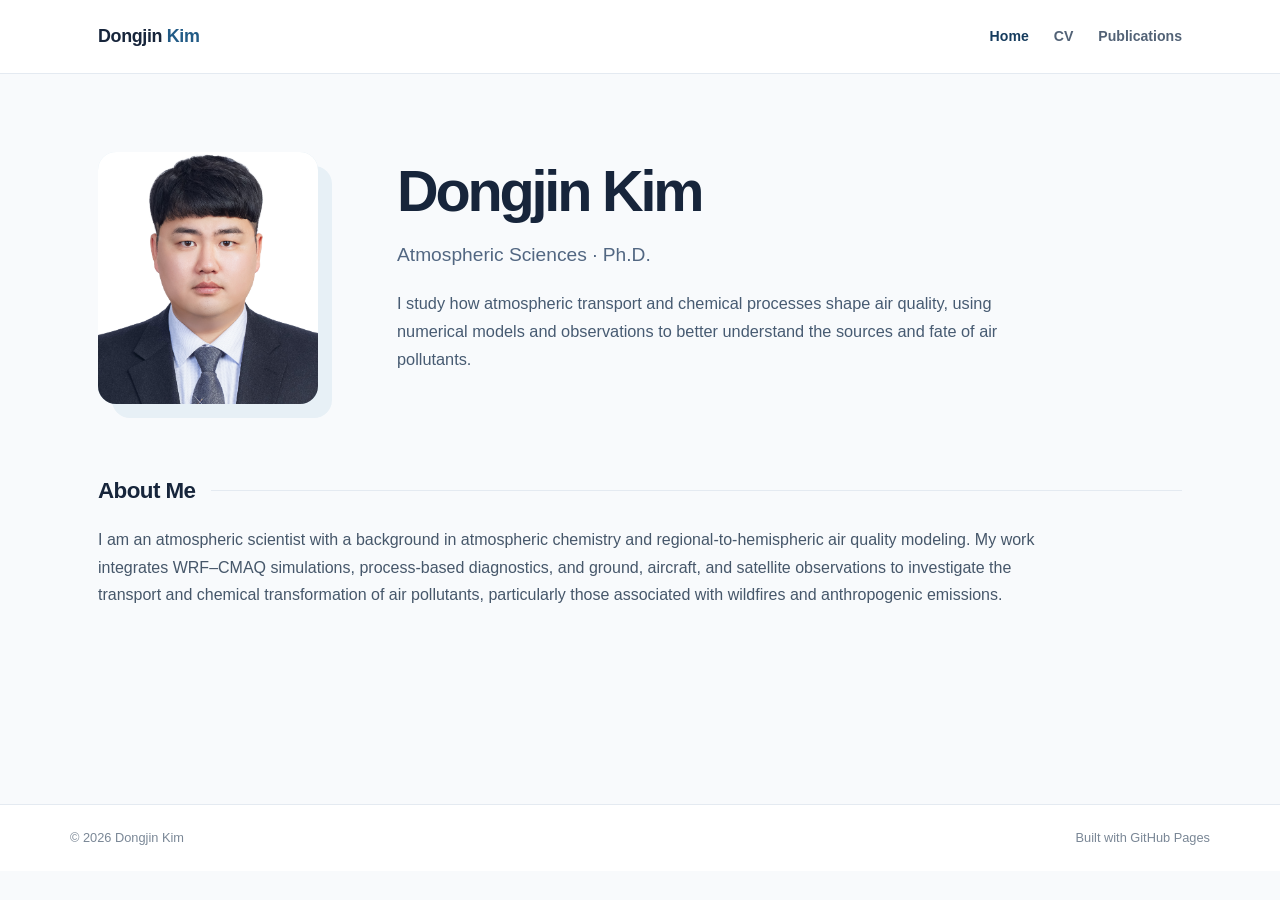
==== commit fb133246: "Add files via upload" ====
--- a/index.html
+++ b/index.html
@@ -3,376 +3,36 @@
 <head>
   <meta charset="UTF-8">
   <meta name="viewport" content="width=device-width, initial-scale=1">
-  <meta name="description" content="Dongjin Kim — atmospheric scientist researching atmospheric chemistry, air quality modeling, wildfire emissions, and long-range transport.">
-  <meta name="theme-color" content="#f8fafc">
-  <title>Dongjin Kim | Atmospheric Scientist</title>
-  <style>
-    /* ============================================================
-       EASY CUSTOMIZATION — change colors and general appearance here.
-       Everything in this file can be edited directly on GitHub.
-       ============================================================ */
-    :root {
-      --background: #f8fafc;
-      --surface: #ffffff;
-      --ink: #17253b;
-      --muted: #63748b;
-      --primary: #225b86;
-      --primary-dark: #163c5e;
-      --border: #e4eaf1;
-      --soft-blue: #edf4fa;
-      --radius: 16px;
-      --shadow: 0 12px 32px rgba(32, 54, 83, 0.055);
-    }
-    *, *::before, *::after { box-sizing: border-box; }
-    html { scroll-behavior: smooth; scroll-padding-top: 90px; }
-    body { margin: 0; color: var(--ink); background: var(--background); font-family: Inter, -apple-system, BlinkMacSystemFont, "Segoe UI", Arial, sans-serif; line-height: 1.72; -webkit-font-smoothing: antialiased; }
-    a { color: var(--primary); text-decoration: none; }
-    a:hover { color: var(--primary-dark); }
-    a:focus-visible { outline: 3px solid #6a9cc4; outline-offset: 4px; border-radius: 3px; }
-    .container { max-width: 1140px; padding: 0 28px; margin: auto; }
-    .site-header { background: rgba(255,255,255,.94); backdrop-filter: blur(14px); border-bottom: 1px solid var(--border); position: sticky; top: 0; z-index: 10; }
-    .header-inner { min-height: 73px; display: flex; align-items: center; justify-content: space-between; gap: 18px; }
-    .brand { font-weight: 780; font-size: 1.12rem; color: var(--ink); letter-spacing: -.02em; white-space: nowrap; }
-    .brand span { color: var(--primary); }
-    .nav { display: flex; flex-wrap: wrap; gap: 25px; align-items: center; }
-    .nav a { color: #526276; font-size: .88rem; font-weight: 580; }
-    .nav a:hover { color: var(--primary); }
-    .hero { padding: 78px 0 52px; }
-    .hero-grid { display: grid; grid-template-columns: 235px minmax(0,1fr); align-items: center; gap: 64px; }
-    .portrait { width: 220px; height: 252px; border-radius: 18px; background: linear-gradient(150deg,#dcebf5 0%,#c4dae9 100%); box-shadow: 14px 14px 0 #e7f0f6; overflow: hidden; display:flex; align-items:center; justify-content:center; }
-    .portrait .monogram { font-size: 3.5rem; color: #5c819e; font-weight: 680; letter-spacing: -.07em; }
-    .portrait img { width: 100%; height: 100%; object-fit: cover; }
-    .eyebrow { color: var(--primary); text-transform: uppercase; font-size: .75rem; letter-spacing: .15em; font-weight: 770; margin: 0 0 10px; }
-    h1 { font-size: clamp(2.45rem, 4.5vw, 4.15rem); letter-spacing: -.055em; line-height: 1.18; margin: 0 0 12px; font-weight: 760; }
-    .position { font-size: 1.2rem; color: #526782; margin: 0 0 18px; font-weight: 500; }
-    .intro { font-size: 1.02rem; color: #475b72; max-width: 660px; margin: 0 0 25px; }
-    .actions { display:flex; flex-wrap:wrap; gap:12px; }
-    .button { display: inline-flex; align-items:center; justify-content:center; gap:8px; min-height:43px; padding: 9px 19px; border-radius: 8px; font-size: .88rem; font-weight: 650; transition: transform .2s, background .2s; }
-    .button:hover { transform: translateY(-2px); }
-    .button-primary { background:var(--primary); color:white; }
-    .button-primary:hover { background:var(--primary-dark); color:white; }
-    .button-secondary { background:white; color:var(--primary-dark); border:1px solid #cbd9e5; }
-    .button-secondary:hover { background:var(--soft-blue); }
-    .main-content { padding-bottom: 70px; }
-    .section { padding-top: 26px; margin-bottom: 40px; }
-    .section-top { display:flex; align-items:center; gap:15px; margin:0 0 21px; }
-    .section-top h2 { font-size:1.4rem; letter-spacing:-.025em; line-height:1.3; margin:0; }
-    .section-top::after { content:""; flex:1; height:1px; background:var(--border); }
-    .about-copy { color:#46576a; max-width:950px; margin:0; }
-    .research-grid { display:grid; grid-template-columns:repeat(3,minmax(0,1fr)); gap:18px; }
-    .card { background:var(--surface); border:1px solid var(--border); box-shadow:var(--shadow); border-radius:var(--radius); padding:27px 24px; }
-    .card-number { display:block; font-size:.76rem; font-weight:750; letter-spacing:.08em; color:var(--primary); margin-bottom:18px; }
-    .card h3 { font-size:1.055rem; line-height:1.35; margin:0 0 9px; letter-spacing:-.01em; }
-    .card p { font-size:.88rem; line-height:1.7; color:var(--muted); margin:0; }
-    .publication { display:grid; grid-template-columns:56px 1fr; gap:18px; padding:23px 0; border-bottom:1px solid var(--border); }
-    .publication:first-child { padding-top:0; }
-    .pub-year { display:inline-flex; color:var(--primary); background:var(--soft-blue); border-radius:6px; padding:6px 10px; height:max-content; font-size:.76rem; font-weight:750; }
-    .publication h3 { font-size:1rem; margin:0 0 6px; line-height:1.55; }
-    .publication p { margin:0; color:var(--muted); font-size:.88rem; }
-    .publication .journal { margin-top:5px; font-style:italic; }
-    .info-grid { display:grid; grid-template-columns:1fr 1fr; gap:18px; }
-    .info-box { border:1px solid var(--border); border-radius:var(--radius); background:white; padding:22px 25px; }
-    .info-box h3 { font-size:.95rem; margin:0 0 9px; }
-    .info-box p { margin:0; font-size:.91rem; color:var(--muted); }
-    .linkline { margin-top:8px !important; }
-    footer { border-top:1px solid var(--border); background:#fff; }
-    .footer-inner { display:flex; justify-content:space-between; flex-wrap:wrap; gap:10px; padding:22px 0; color:#7a8796; font-size:.8rem; }
-    @media (max-width: 820px) {
-      .hero-grid { grid-template-columns:175px minmax(0,1fr); gap:32px; }
-      .portrait { width:170px; height:203px; }
-      .research-grid { grid-template-columns:1fr 1fr; }
-      .nav { gap:13px; }
-    }
-    @media (max-width: 620px) {
-      .container { padding:0 20px; }
-      .header-inner { min-height:70px; display:block; padding-top:13px; padding-bottom:12px; }
-      .nav { margin-top:6px; gap:12px 16px; }
-      .nav a { font-size:.8rem; }
-      .hero { padding:36px 0 28px; }
-      .hero-grid { grid-template-columns:1fr; gap:30px; }
-      .portrait { width:150px; height:170px; box-shadow:9px 9px 0 #e7f0f6; }
-      h1 { font-size:2.55rem; }
-      .research-grid, .info-grid { grid-template-columns:1fr; }
-      .card { padding:22px; }
-      .section { margin-bottom:30px; }
-      .publication { grid-template-columns:1fr; gap:10px; }
-      html { scroll-padding-top:120px; }
-    }
-    @media (prefers-reduced-motion: reduce) { html { scroll-behavior:auto; } .button { transition:none; } }
-  </style>
+  <meta name="description" content="Atmospheric scientist working on atmospheric chemistry and air quality modeling.">
+  <title>Home | Dongjin Kim</title>
+  <link rel="stylesheet" href="style.css">
 </head>
 <body>
-  <!-- EDIT: Navigation labels and links below -->
-  <header class="site-header">
-    <div class="container header-inner">
-      <a class="brand" href="#home">Dongjin <span>Kim</span></a>
-      <nav class="nav" aria-label="Main navigation">
-        <a href="#about">About</a>
-        <a href="#research">Research</a>
-        <a href="#publications">Publications</a>
-        <a href="#cv">CV</a>
-        <a href="#contact">Contact</a>
-      </nav>
-    </div>
-  </header>
-
-  <main id="home" class="container main-content">
-    <!-- EDIT: Profile and introduction. To use a real photo, upload Profile.jpg
-         to your repository and replace the <span> line with:
-         <img src="Profile.jpg" alt="Portrait of Dongjin Kim"> -->
-    <section class="hero" aria-labelledby="hero-title">
-      <div class="hero-grid">
-      <div class="portrait">
-        <img src="Profile.jpg" alt="Dongjin Kim">
-      </div>
-        <div>
-          <h1 id="hero-title">Dongjin Kim</h1>
-          <p class="position">Atmospheric Sciences · Ph.D.</p>
-          <p class="intro">I study how atmospheric transport and chemical processes shape air quality, using numerical models and observations to better understand the sources and fate of air pollutants.</p>
-          <div class="actions">
-            <a class="button button-primary" href="#research">Explore Research <span aria-hidden="true">↗</span></a>
-            <a class="button button-secondary" href="#publications">View Publications <span aria-hidden="true">→</span></a>
-          </div>
-        </div>
-      </div>
-    </section>
-
-    <!-- EDIT: About me -->
-    <section id="about" class="section" aria-labelledby="about-title">
-      <div class="section-top"><h2 id="about-title">About Me</h2></div>
-      <p class="about-copy">I am an atmospheric scientist with a background in atmospheric chemistry and regional-to-hemispheric air quality modeling. My work integrates WRF–CMAQ simulations, process-based diagnostics, and ground, aircraft, and satellite observations to investigate the transport and chemical transformation of air pollutants, particularly those associated with wildfires and anthropogenic emissions.</p>
-    </section>
-
-    <!-- EDIT: Replace research card titles and descriptions as needed -->
-    <section id="research" class="section" aria-labelledby="research-title">
-      <div class="section-top"><h2 id="research-title">Research Interests</h2></div>
-      <div class="research-grid">
-        <article class="card"><span class="card-number">01 / MODELING</span><h3>Atmospheric Chemistry &amp; Air Quality</h3><p>Numerical simulation of atmospheric composition, pollutant chemistry, and secondary pollutant formation with WRF–CMAQ.</p></article>
-        <article class="card"><span class="card-number">02 / TRANSPORT</span><h3>Wildfire Smoke &amp; Long-range Transport</h3><p>Understanding the emissions, chemical evolution, and downwind air-quality impacts of wildfire plumes.</p></article>
-        <article class="card"><span class="card-number">03 / ANALYSIS</span><h3>Process Analysis &amp; Model Evaluation</h3><p>Applying process analysis and observational datasets to identify the mechanisms controlling pollutant distributions.</p></article>
-      </div>
-    </section>
-
-    <!-- EDIT: Publications. The 20 entries below follow your supplied CV list.
-         The 'Find publication' links search Google Scholar by title, not direct DOI links.
-         To add a verified DOI, replace that paper's href with https://doi.org/ACTUAL_DOI. -->
-    <section id="publications" class="section" aria-labelledby="pub-title">
-      <div class="section-top"><h2 id="pub-title">Peer-reviewed Publications <span style="font-weight:400;font-size:.85rem;color:var(--muted)">(20)</span></h2></div>
-      <div>
-        <article class="publication">
-          <span class="pub-year">2026</span>
-          <div>
-            <h3>Dry deposition outweighs BVOC chemistry in shaping vegetation-driven surface ozone responses across East Asia and the Indochina Peninsula</h3>
-            <p>M. Heo, J. Park, Y. Choi, J. Park, J. Moon, <strong>D. Kim</strong>, H. Choe, C.-Y. Yang, C.-H. Kim, W. Jeon (2026)</p>
-            <p class="journal">Environmental Pollution</p>
-            <p class="linkline"><a href="https://scholar.google.com/scholar?q=Dry%20deposition%20outweighs%20BVOC%20chemistry%20in%20shaping%20vegetation-driven%20surface%20ozone%20responses%20across%20East%20Asia%20and%20the%20Indochina%20Peninsula" target="_blank" rel="noopener noreferrer">Find publication ↗</a></p>
-          </div>
-        </article>
-        <article class="publication">
-          <span class="pub-year">2026</span>
-          <div>
-            <h3>Wildfire-induced suppression of anthropogenic sulfate formation in downwind regions of Northeast Asia</h3>
-            <p><strong>D. Kim</strong>, W. Jeon, J. Park, J. Moon, H. Choe, C.-Y. Yang, M. Heo (2026)</p>
-            <p class="journal">Environmental Pollution</p>
-            <p class="linkline"><a href="https://scholar.google.com/scholar?q=Wildfire-induced%20suppression%20of%20anthropogenic%20sulfate%20formation%20in%20downwind%20regions%20of%20Northeast%20Asia" target="_blank" rel="noopener noreferrer">Find publication ↗</a></p>
-          </div>
-        </article>
-        <article class="publication">
-          <span class="pub-year">2026</span>
-          <div>
-            <h3>Spatiotemporal optimization of NOₓ and VOC emissions using a hybrid inversion framework and its implications for ozone sensitivity diagnosis</h3>
-            <p>J. Moon, W. Jeon, S. Jeong, Y. Choi, H. C. Kim, S.-Y. Park, J. Bak, J.-W. Yoo, J. Park, <strong>D. Kim</strong>, H. Choe, C.-Y. Yang, M. Heo (2026)</p>
-            <p class="journal">Atmospheric Chemistry and Physics</p>
-            <p class="linkline"><a href="https://scholar.google.com/scholar?q=Spatiotemporal%20optimization%20of%20NO%E2%82%93%20and%20VOC%20emissions%20using%20a%20hybrid%20inversion%20framework%20and%20its%20implications%20for%20ozone%20sensitivity%20diagnosis" target="_blank" rel="noopener noreferrer">Find publication ↗</a></p>
-          </div>
-        </article>
-        <article class="publication">
-          <span class="pub-year">2026</span>
-          <div>
-            <h3>Regime-dependent air quality responses to biogenic emissions in complex mountainous terrain</h3>
-            <p><strong>D. Kim</strong>, W. Jeon, Y. Bae, D. Y. Chang, S. Jeong, C.-R. Park, H.-D. Sou, J. Park, J. Moon, M. Heo, C.-Y. Yang, W. Kim (2026)</p>
-            <p class="journal">Atmospheric Pollution Research</p>
-            <p class="linkline"><a href="https://scholar.google.com/scholar?q=Regime-dependent%20air%20quality%20responses%20to%20biogenic%20emissions%20in%20complex%20mountainous%20terrain" target="_blank" rel="noopener noreferrer">Find publication ↗</a></p>
-          </div>
-        </article>
-        <article class="publication">
-          <span class="pub-year">2025</span>
-          <div>
-            <h3>Long-range transport of Siberian wildfire emissions reduces NOₓ in downwind regions</h3>
-            <p><strong>D. Kim</strong>, Y. Choi, H. C. Kim, A. Pouyaei, J. Park, J. Moon, C.-Y. Yang, C.-H. Kim, W. Jeon (2025)</p>
-            <p class="journal">Environmental Research Letters</p>
-            <p class="linkline"><a href="https://scholar.google.com/scholar?q=Long-range%20transport%20of%20Siberian%20wildfire%20emissions%20reduces%20NO%E2%82%93%20in%20downwind%20regions" target="_blank" rel="noopener noreferrer">Find publication ↗</a></p>
-          </div>
-        </article>
-        <article class="publication">
-          <span class="pub-year">2025</span>
-          <div>
-            <h3>Long-range transport and transformation of volcanic sulfur emissions: A modeling study of the 2020 Nishinoshima event</h3>
-            <p>J. Park, W. Jeon, W.-J. Lee, J. Moon, <strong>D. Kim</strong>, M. Heo, C. Park, Y. Jeong, J.-W. Yoo, H. Choe, C.-Y. Yang (2025)</p>
-            <p class="journal">Environmental Pollution</p>
-            <p class="linkline"><a href="https://scholar.google.com/scholar?q=Long-range%20transport%20and%20transformation%20of%20volcanic%20sulfur%20emissions%3A%20A%20modeling%20study%20of%20the%202020%20Nishinoshima%20event" target="_blank" rel="noopener noreferrer">Find publication ↗</a></p>
-          </div>
-        </article>
-        <article class="publication">
-          <span class="pub-year">2025</span>
-          <div>
-            <h3>Impacts of uncertainties in Chinese NH₃ emissions on PM₂.₅ concentrations over mainland China and downwind regions</h3>
-            <p>H. Choe, C.-Y. Yang, Y. Choi, J. Park, <strong>D. Kim</strong>, J. Moon, M. Heo, J. Park, C.-H. Kim, W. Jeon (2025)</p>
-            <p class="journal">Environmental Pollution</p>
-            <p class="linkline"><a href="https://scholar.google.com/scholar?q=Impacts%20of%20uncertainties%20in%20Chinese%20NH%E2%82%83%20emissions%20on%20PM%E2%82%82.%E2%82%85%20concentrations%20over%20mainland%20China%20and%20downwind%20regions" target="_blank" rel="noopener noreferrer">Find publication ↗</a></p>
-          </div>
-        </article>
-        <article class="publication">
-          <span class="pub-year">2024</span>
-          <div>
-            <h3>Hybrid IFDMB/4D-Var inverse modeling to constrain the spatiotemporal distribution of CO and NO₂ emissions using the CMAQ adjoint model</h3>
-            <p>J. Moon, Y. Choi, W. Jeon, H. C. Kim, A. Pouyaei, J. Jung, S. Pan, S. Kim, C.-H. Kim, J. Bak, J.-W. Yoo, J. Park, <strong>D. Kim</strong> (2024)</p>
-            <p class="journal">Atmospheric Environment</p>
-            <p class="linkline"><a href="https://scholar.google.com/scholar?q=Hybrid%20IFDMB/4D-Var%20inverse%20modeling%20to%20constrain%20the%20spatiotemporal%20distribution%20of%20CO%20and%20NO%E2%82%82%20emissions%20using%20the%20CMAQ%20adjoint%20model" target="_blank" rel="noopener noreferrer">Find publication ↗</a></p>
-          </div>
-        </article>
-        <article class="publication">
-          <span class="pub-year">2024</span>
-          <div>
-            <h3>Quantitative analysis of sulfate formation from crop burning in Northeast China: Unveiling the primary processes and transboundary transport to South Korea</h3>
-            <p><strong>D. Kim</strong>, Y. Choi, W. Jeon, J. Mun, J. Park, C.-H. Kim, J.-W. Yoo (2024)</p>
-            <p class="journal">Atmospheric Research</p>
-            <p class="linkline"><a href="https://scholar.google.com/scholar?q=Quantitative%20analysis%20of%20sulfate%20formation%20from%20crop%20burning%20in%20Northeast%20China%3A%20Unveiling%20the%20primary%20processes%20and%20transboundary%20transport%20to%20South%20Korea" target="_blank" rel="noopener noreferrer">Find publication ↗</a></p>
-          </div>
-        </article>
-        <article class="publication">
-          <span class="pub-year">2024</span>
-          <div>
-            <h3>Assessing the impact of shipping emissions on ozone concentrations in East Asia: Insights from KORUS-AQ and SIJAQ 2021 campaign periods</h3>
-            <p>J. Park, J. Mun, <strong>D. Kim</strong>, H. W. Lee, C.-H. Kim, H.-J. Lee, H.-Y. Jo, J.-Y. Koo, H. Choe, W. Jeon (2024)</p>
-            <p class="journal">Atmospheric Environment</p>
-            <p class="linkline"><a href="https://scholar.google.com/scholar?q=Assessing%20the%20impact%20of%20shipping%20emissions%20on%20ozone%20concentrations%20in%20East%20Asia%3A%20Insights%20from%20KORUS-AQ%20and%20SIJAQ%202021%20campaign%20periods" target="_blank" rel="noopener noreferrer">Find publication ↗</a></p>
-          </div>
-        </article>
-        <article class="publication">
-          <span class="pub-year">2023</span>
-          <div>
-            <h3>Understanding the physical mechanisms of PM₂.₅ formation in Seoul, Korea: assessing the role of aerosol direct effects using the WRF-CMAQ model</h3>
-            <p>J.-W. Yoo, S.-Y. Park, W. Jeon, J. Jung, J. Park, J. Mun, <strong>D. Kim</strong>, S.-H. Lee (2023)</p>
-            <p class="journal">Air Quality, Atmosphere &amp; Health</p>
-            <p class="linkline"><a href="https://scholar.google.com/scholar?q=Understanding%20the%20physical%20mechanisms%20of%20PM%E2%82%82.%E2%82%85%20formation%20in%20Seoul%2C%20Korea%3A%20assessing%20the%20role%20of%20aerosol%20direct%20effects%20using%20the%20WRF-CMAQ%20model" target="_blank" rel="noopener noreferrer">Find publication ↗</a></p>
-          </div>
-        </article>
-        <article class="publication">
-          <span class="pub-year">2023</span>
-          <div>
-            <h3>Characterizing Regional Ozone Concentration Changes Due to the Adoption of Eco-Friendly Vehicles in South Korea</h3>
-            <p>C.-Y. Yang, W. Jeon, <strong>D. Kim</strong>, J. Park, H. Choe, J. Mun (2023)</p>
-            <p class="journal">Journal of Environmental Science International (Korean)</p>
-            <p class="linkline"><a href="https://scholar.google.com/scholar?q=Characterizing%20Regional%20Ozone%20Concentration%20Changes%20Due%20to%20the%20Adoption%20of%20Eco-Friendly%20Vehicles%20in%20South%20Korea" target="_blank" rel="noopener noreferrer">Find publication ↗</a></p>
-          </div>
-        </article>
-        <article class="publication">
-          <span class="pub-year">2023</span>
-          <div>
-            <h3>Analyzing the Changes in O₃ Concentration due to Reduction in Emissions in a Metropolitan Area: A Case Study of Busan during the Summer of 2019</h3>
-            <p>H. Choe, W. Jeon, <strong>D. Kim</strong>, C.-Y. Yang, J. Mun, J. Park (2023)</p>
-            <p class="journal">Journal of Environmental Science International (Korean)</p>
-            <p class="linkline"><a href="https://scholar.google.com/scholar?q=Analyzing%20the%20Changes%20in%20O%E2%82%83%20Concentration%20due%20to%20Reduction%20in%20Emissions%20in%20a%20Metropolitan%20Area%3A%20A%20Case%20Study%20of%20Busan%20during%20the%20Summer%20of%202019" target="_blank" rel="noopener noreferrer">Find publication ↗</a></p>
-          </div>
-        </article>
-        <article class="publication">
-          <span class="pub-year">2023</span>
-          <div>
-            <h3>The influence of sea surface temperature for vertical extreme wind shear change and its relation to the atmospheric stability at coastal area</h3>
-            <p>G. Ryu, Y.-G. Kim, <strong>D. Kim</strong>, S.-M. Kim, M. J. Kim, W. Jeon, C.-J. Moon (2023)</p>
-            <p class="journal">Wind and Structures</p>
-            <p class="linkline"><a href="https://scholar.google.com/scholar?q=The%20influence%20of%20sea%20surface%20temperature%20for%20vertical%20extreme%20wind%20shear%20change%20and%20its%20relation%20to%20the%20atmospheric%20stability%20at%20coastal%20area" target="_blank" rel="noopener noreferrer">Find publication ↗</a></p>
-          </div>
-        </article>
-        <article class="publication">
-          <span class="pub-year">2023</span>
-          <div>
-            <h3>Assessing mass balance-based inverse modeling methods via a pseudo-observation test to constrain NOₓ emissions over South Korea</h3>
-            <p>J. Mun, Y. Choi, W. Jeon, H. W. Lee, C.-H. Kim, S.-Y. Park, J. Bak, J. Jung, I. Oh, J. Park, <strong>D. Kim</strong> (2023)</p>
-            <p class="journal">Atmospheric Environment</p>
-            <p class="linkline"><a href="https://scholar.google.com/scholar?q=Assessing%20mass%20balance-based%20inverse%20modeling%20methods%20via%20a%20pseudo-observation%20test%20to%20constrain%20NO%E2%82%93%20emissions%20over%20South%20Korea" target="_blank" rel="noopener noreferrer">Find publication ↗</a></p>
-          </div>
-        </article>
-        <article class="publication">
-          <span class="pub-year">2022</span>
-          <div>
-            <h3>A Numerical Analysis of the Changes in O₃ Concentration in a Wildfire Plume</h3>
-            <p><strong>D. Kim</strong>, W. Jeon, J. Park, J. Mun, H. Choi, C.-H. Kim, H.-Y. Lee, M. Heo (2022)</p>
-            <p class="journal">Remote Sensing</p>
-            <p class="linkline"><a href="https://scholar.google.com/scholar?q=A%20Numerical%20Analysis%20of%20the%20Changes%20in%20O%E2%82%83%20Concentration%20in%20a%20Wildfire%20Plume" target="_blank" rel="noopener noreferrer">Find publication ↗</a></p>
-          </div>
-        </article>
-        <article class="publication">
-          <span class="pub-year">2022</span>
-          <div>
-            <h3>Analysis of vertical wind shear effects on offshore wind energy prediction accuracy applying rotor equivalent wind speed and the relationship with atmospheric stability</h3>
-            <p>G. H. Ryu, <strong>D. Kim</strong>, D.-Y. Kim, Y.-G. Kim, S. J. Kwak, M. S. Choi, W. Jeon, B.-S. Kim, C.-J. Moon (2022)</p>
-            <p class="journal">Applied Sciences</p>
-            <p class="linkline"><a href="https://scholar.google.com/scholar?q=Analysis%20of%20vertical%20wind%20shear%20effects%20on%20offshore%20wind%20energy%20prediction%20accuracy%20applying%20rotor%20equivalent%20wind%20speed%20and%20the%20relationship%20with%20atmospheric%20stability" target="_blank" rel="noopener noreferrer">Find publication ↗</a></p>
-          </div>
-        </article>
-        <article class="publication">
-          <span class="pub-year">2021</span>
-          <div>
-            <h3>The mechanism of the formation of high sulfate concentrations over the Yellow Sea during the KORUS-AQ period: The effect of transport/atmospheric chemistry and ocean emissions</h3>
-            <p>W. Jeon, J. Park, Y. Choi, J. Mun, <strong>D. Kim</strong>, C.-H. Kim, H.-J. Lee, J. Bak, H.-Y. Jo (2021)</p>
-            <p class="journal">Atmospheric Research</p>
-            <p class="linkline"><a href="https://scholar.google.com/scholar?q=The%20mechanism%20of%20the%20formation%20of%20high%20sulfate%20concentrations%20over%20the%20Yellow%20Sea%20during%20the%20KORUS-AQ%20period%3A%20The%20effect%20of%20transport/atmospheric%20chemistry%20and%20ocean%20emissions" target="_blank" rel="noopener noreferrer">Find publication ↗</a></p>
-          </div>
-        </article>
-        <article class="publication">
-          <span class="pub-year">2021</span>
-          <div>
-            <h3>A Quantitative Analysis of the Effect of Ocean Emissions on the Simulated Ozone Concentration in South Korea</h3>
-            <p>J. Park, W. Jeon, J. Mun, <strong>D. Kim</strong> (2021)</p>
-            <p class="journal">Journal of Environmental Science International (Korean)</p>
-            <p class="linkline"><a href="https://scholar.google.com/scholar?q=A%20Quantitative%20Analysis%20of%20the%20Effect%20of%20Ocean%20Emissions%20on%20the%20Simulated%20Ozone%20Concentration%20in%20South%20Korea" target="_blank" rel="noopener noreferrer">Find publication ↗</a></p>
-          </div>
-        </article>
-        <article class="publication">
-          <span class="pub-year">2021</span>
-          <div>
-            <h3>Effect of removal of power plant emissions on the characteristics of ozone concentration changes in Summer</h3>
-            <p><strong>D. Kim</strong>, W. Jeon, J. Park, J. Mun (2021)</p>
-            <p class="journal">Journal of the Korean Earth Science Society (Korean)</p>
-            <p class="linkline"><a href="https://scholar.google.com/scholar?q=Effect%20of%20removal%20of%20power%20plant%20emissions%20on%20the%20characteristics%20of%20ozone%20concentration%20changes%20in%20Summer" target="_blank" rel="noopener noreferrer">Find publication ↗</a></p>
-          </div>
-        </article>
-      </div>
-    </section>
-
-    <!-- EDIT: CV text. When you have a PDF, upload it as cv.pdf and uncomment
-         the link below (remove the comment markers). -->
-      <section id="cv" class="section" aria-labelledby="cv-title">
-        <div class="section-top">
-          <h2 id="cv-title">Curriculum Vitae</h2>
-        </div>
-      
-        <div class="info-box">
-          <h3>Education &amp; Experience</h3>
-          <p>Ph.D. in Atmospheric Sciences, Pusan National University (2026)</p>
-      
-          <p class="linkline">
-            <a href="Curriculum%20Vitae-Dongjin%20Kim.pdf"
-               target="_blank"
-               rel="noopener noreferrer">
-              Download CV (PDF) ↗
-            </a>
-          </p>
-        </div>
-      </section>
-    
-    <!-- EDIT: Insert your preferred public email address and academic links -->
-    <section id="contact" class="section" aria-labelledby="contact-title">
-      <div class="section-top"><h2 id="contact-title">Contact &amp; Links</h2></div>
-      <div class="info-grid">
-        <div class="info-box"><h3>Get in touch</h3><p>Email address: to be added</p><p class="linkline">For academic collaborations and research inquiries.</p></div>
-        <div class="info-box"><h3>Online profiles</h3><p><a href="https://github.com/djkim0204" target="_blank" rel="noopener noreferrer">GitHub ↗</a></p><p class="linkline">Google Scholar / ORCID: links to be added</p></div>
-      </div>
-    </section>
+  <!-- To change the menu, edit the links below in each HTML file. -->
+  <header class="site-header"><div class="container header-inner">
+    <a class="brand" href="index.html">Dongjin <span>Kim</span></a>
+    <nav class="nav" aria-label="Main navigation"><a href="index.html" class="active" aria-current="page">Home</a>
+<a href="cv.html">CV</a>
+<a href="publications.html">Publications</a></nav>
+  </div></header>
+  <main class="container main-content page-main">
+<section aria-labelledby="hero-title" class="hero">
+<div class="hero-grid">
+<div class="portrait">
+<img alt="Dongjin Kim" src="Profile.jpg"/>
+</div>
+<div>
+<h1 id="hero-title">Dongjin Kim</h1>
+<p class="position">Atmospheric Sciences · Ph.D.</p>
+<p class="intro">I study how atmospheric transport and chemical processes shape air quality, using numerical models and observations to better understand the sources and fate of air pollutants.</p>
+</div>
+</div>
+</section>
+<section aria-labelledby="about-title" class="section" id="about">
+<div class="section-top"><h2 id="about-title">About Me</h2></div>
+<p class="about-copy">I am an atmospheric scientist with a background in atmospheric chemistry and regional-to-hemispheric air quality modeling. My work integrates WRF–CMAQ simulations, process-based diagnostics, and ground, aircraft, and satellite observations to investigate the transport and chemical transformation of air pollutants, particularly those associated with wildfires and anthropogenic emissions.</p>
+</section>
   </main>
-
   <footer><div class="container footer-inner"><span>© 2026 Dongjin Kim</span><span>Built with GitHub Pages</span></div></footer>
 </body>
 </html>
--- a/style.css
+++ b/style.css
@@ -0,0 +1,101 @@
+/* ============================================================
+       EASY CUSTOMIZATION — change colors and general appearance here.
+       Everything in this file can be edited directly on GitHub.
+       ============================================================ */
+    :root {
+      --background: #f8fafc;
+      --surface: #ffffff;
+      --ink: #17253b;
+      --muted: #63748b;
+      --primary: #225b86;
+      --primary-dark: #163c5e;
+      --border: #e4eaf1;
+      --soft-blue: #edf4fa;
+      --radius: 16px;
+      --shadow: 0 12px 32px rgba(32, 54, 83, 0.055);
+    }
+    *, *::before, *::after { box-sizing: border-box; }
+    html { scroll-behavior: smooth; scroll-padding-top: 90px; }
+    body { margin: 0; color: var(--ink); background: var(--background); font-family: Inter, -apple-system, BlinkMacSystemFont, "Segoe UI", Arial, sans-serif; line-height: 1.72; -webkit-font-smoothing: antialiased; }
+    a { color: var(--primary); text-decoration: none; }
+    a:hover { color: var(--primary-dark); }
+    a:focus-visible { outline: 3px solid #6a9cc4; outline-offset: 4px; border-radius: 3px; }
+    .container { max-width: 1140px; padding: 0 28px; margin: auto; }
+    .site-header { background: rgba(255,255,255,.94); backdrop-filter: blur(14px); border-bottom: 1px solid var(--border); position: sticky; top: 0; z-index: 10; }
+    .header-inner { min-height: 73px; display: flex; align-items: center; justify-content: space-between; gap: 18px; }
+    .brand { font-weight: 780; font-size: 1.12rem; color: var(--ink); letter-spacing: -.02em; white-space: nowrap; }
+    .brand span { color: var(--primary); }
+    .nav { display: flex; flex-wrap: wrap; gap: 25px; align-items: center; }
+    .nav a { color: #526276; font-size: .88rem; font-weight: 580; }
+    .nav a:hover { color: var(--primary); }
+    .hero { padding: 78px 0 52px; }
+    .hero-grid { display: grid; grid-template-columns: 235px minmax(0,1fr); align-items: center; gap: 64px; }
+    .portrait { width: 220px; height: 252px; border-radius: 18px; background: linear-gradient(150deg,#dcebf5 0%,#c4dae9 100%); box-shadow: 14px 14px 0 #e7f0f6; overflow: hidden; display:flex; align-items:center; justify-content:center; }
+    .portrait .monogram { font-size: 3.5rem; color: #5c819e; font-weight: 680; letter-spacing: -.07em; }
+    .portrait img { width: 100%; height: 100%; object-fit: cover; }
+    .eyebrow { color: var(--primary); text-transform: uppercase; font-size: .75rem; letter-spacing: .15em; font-weight: 770; margin: 0 0 10px; }
+    h1 { font-size: clamp(2.45rem, 4.5vw, 4.15rem); letter-spacing: -.055em; line-height: 1.18; margin: 0 0 12px; font-weight: 760; }
+    .position { font-size: 1.2rem; color: #526782; margin: 0 0 18px; font-weight: 500; }
+    .intro { font-size: 1.02rem; color: #475b72; max-width: 660px; margin: 0 0 25px; }
+    .actions { display:flex; flex-wrap:wrap; gap:12px; }
+    .button { display: inline-flex; align-items:center; justify-content:center; gap:8px; min-height:43px; padding: 9px 19px; border-radius: 8px; font-size: .88rem; font-weight: 650; transition: transform .2s, background .2s; }
+    .button:hover { transform: translateY(-2px); }
+    .button-primary { background:var(--primary); color:white; }
+    .button-primary:hover { background:var(--primary-dark); color:white; }
+    .button-secondary { background:white; color:var(--primary-dark); border:1px solid #cbd9e5; }
+    .button-secondary:hover { background:var(--soft-blue); }
+    .main-content { padding-bottom: 70px; }
+    .section { padding-top: 26px; margin-bottom: 40px; }
+    .section-top { display:flex; align-items:center; gap:15px; margin:0 0 21px; }
+    .section-top h2 { font-size:1.4rem; letter-spacing:-.025em; line-height:1.3; margin:0; }
+    .section-top::after { content:""; flex:1; height:1px; background:var(--border); }
+    .about-copy { color:#46576a; max-width:950px; margin:0; }
+    .research-grid { display:grid; grid-template-columns:repeat(3,minmax(0,1fr)); gap:18px; }
+    .card { background:var(--surface); border:1px solid var(--border); box-shadow:var(--shadow); border-radius:var(--radius); padding:27px 24px; }
+    .card-number { display:block; font-size:.76rem; font-weight:750; letter-spacing:.08em; color:var(--primary); margin-bottom:18px; }
+    .card h3 { font-size:1.055rem; line-height:1.35; margin:0 0 9px; letter-spacing:-.01em; }
+    .card p { font-size:.88rem; line-height:1.7; color:var(--muted); margin:0; }
+    .publication { display:grid; grid-template-columns:56px 1fr; gap:18px; padding:23px 0; border-bottom:1px solid var(--border); }
+    .publication:first-child { padding-top:0; }
+    .pub-year { display:inline-flex; color:var(--primary); background:var(--soft-blue); border-radius:6px; padding:6px 10px; height:max-content; font-size:.76rem; font-weight:750; }
+    .publication h3 { font-size:1rem; margin:0 0 6px; line-height:1.55; }
+    .publication p { margin:0; color:var(--muted); font-size:.88rem; }
+    .publication .journal { margin-top:5px; font-style:italic; }
+    .info-grid { display:grid; grid-template-columns:1fr 1fr; gap:18px; }
+    .info-box { border:1px solid var(--border); border-radius:var(--radius); background:white; padding:22px 25px; }
+    .info-box h3 { font-size:.95rem; margin:0 0 9px; }
+    .info-box p { margin:0; font-size:.91rem; color:var(--muted); }
+    .linkline { margin-top:8px !important; }
+    footer { border-top:1px solid var(--border); background:#fff; }
+    .footer-inner { display:flex; justify-content:space-between; flex-wrap:wrap; gap:10px; padding:22px 0; color:#7a8796; font-size:.8rem; }
+    @media (max-width: 820px) {
+      .hero-grid { grid-template-columns:175px minmax(0,1fr); gap:32px; }
+      .portrait { width:170px; height:203px; }
+      .research-grid { grid-template-columns:1fr 1fr; }
+      .nav { gap:13px; }
+    }
+    @media (max-width: 620px) {
+      .container { padding:0 20px; }
+      .header-inner { min-height:70px; display:block; padding-top:13px; padding-bottom:12px; }
+      .nav { margin-top:6px; gap:12px 16px; }
+      .nav a { font-size:.8rem; }
+      .hero { padding:36px 0 28px; }
+      .hero-grid { grid-template-columns:1fr; gap:30px; }
+      .portrait { width:150px; height:170px; box-shadow:9px 9px 0 #e7f0f6; }
+      h1 { font-size:2.55rem; }
+      .research-grid, .info-grid { grid-template-columns:1fr; }
+      .card { padding:22px; }
+      .section { margin-bottom:30px; }
+      .publication { grid-template-columns:1fr; gap:10px; }
+      html { scroll-padding-top:120px; }
+    }
+    @media (prefers-reduced-motion: reduce) { html { scroll-behavior:auto; } .button { transition:none; } }
+/* MULTI-PAGE NAVIGATION */
+.nav a.active { color: var(--primary-dark); font-weight: 750; }
+.page-intro { padding: 66px 0 16px; }
+.page-intro h1 { font-size: clamp(2.1rem, 4vw, 3.1rem); margin-bottom: 8px; }
+.page-intro p { color: var(--muted); margin:0; }
+.page-main { min-height: calc(100vh - 170px); padding-bottom:85px; }
+.page-main .section { padding-top: 20px; }
+@media(max-width:620px){ .page-intro { padding-top:35px; } }
+
